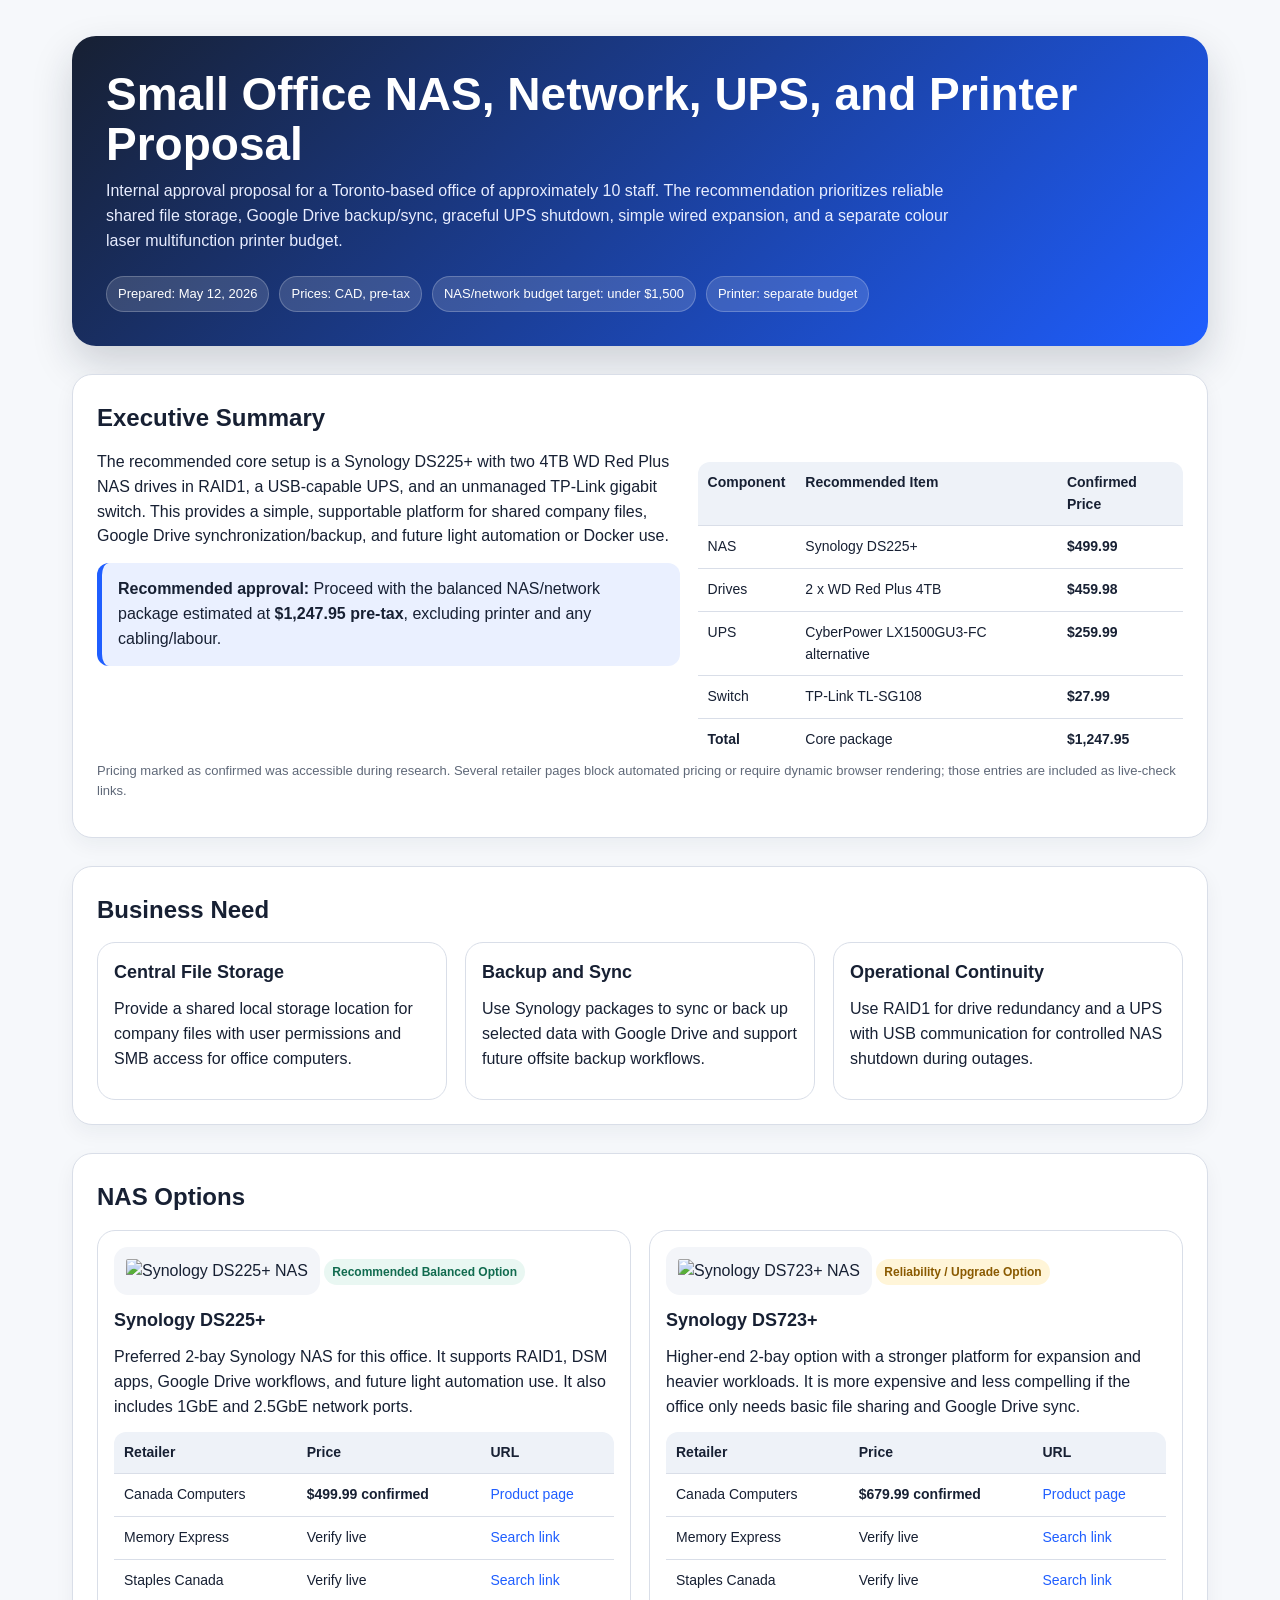
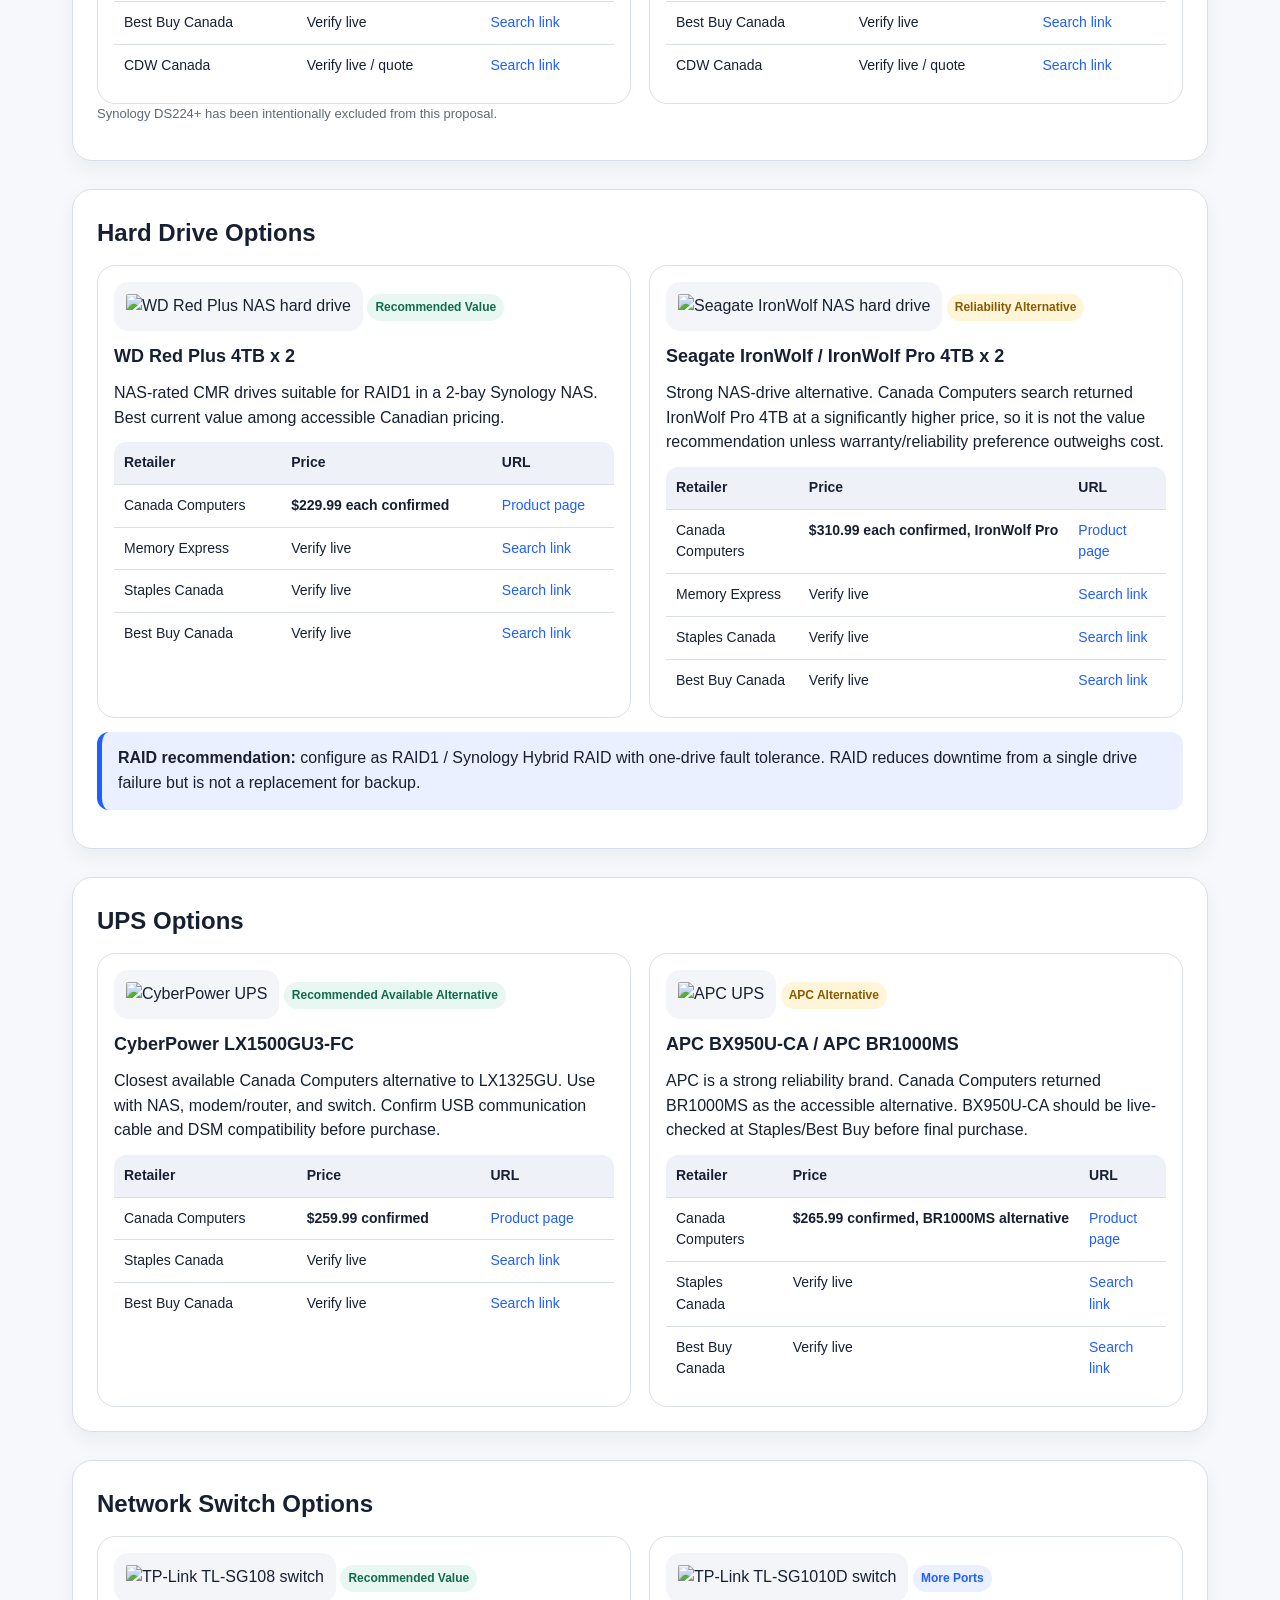
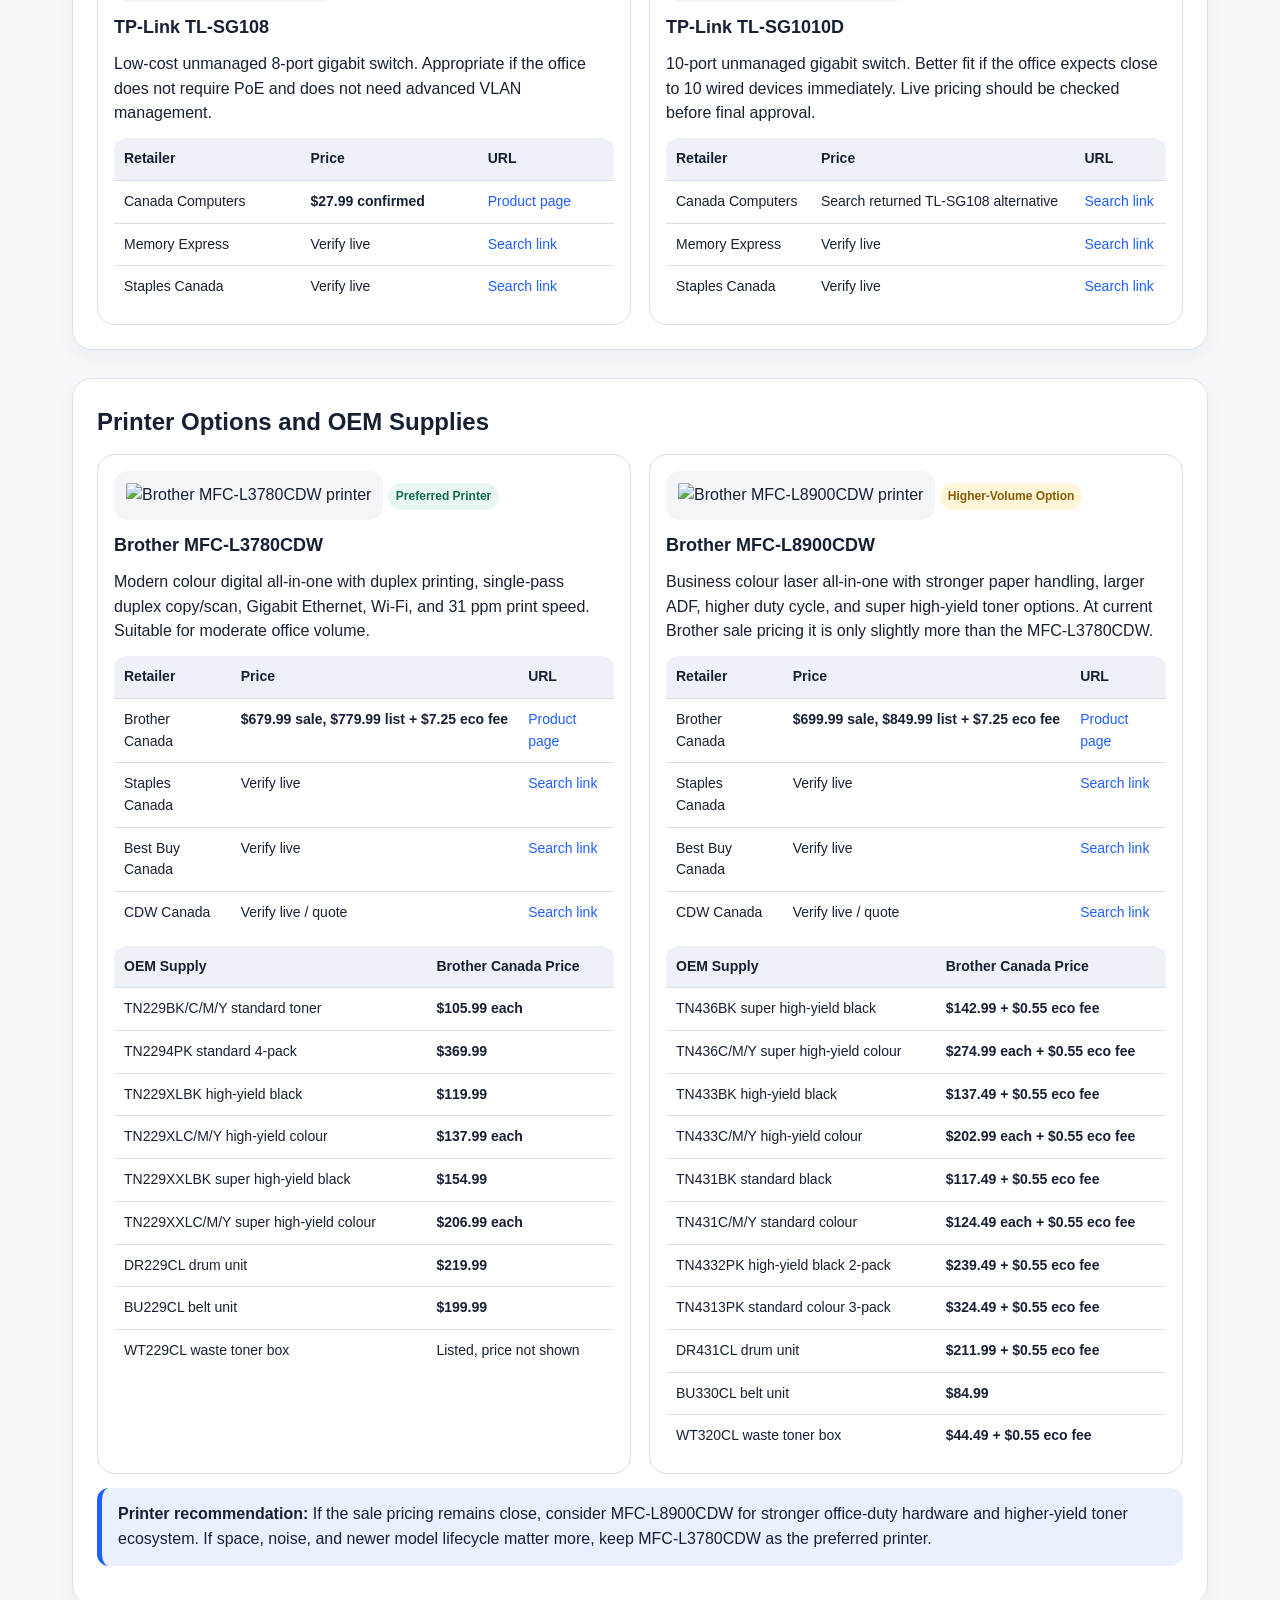
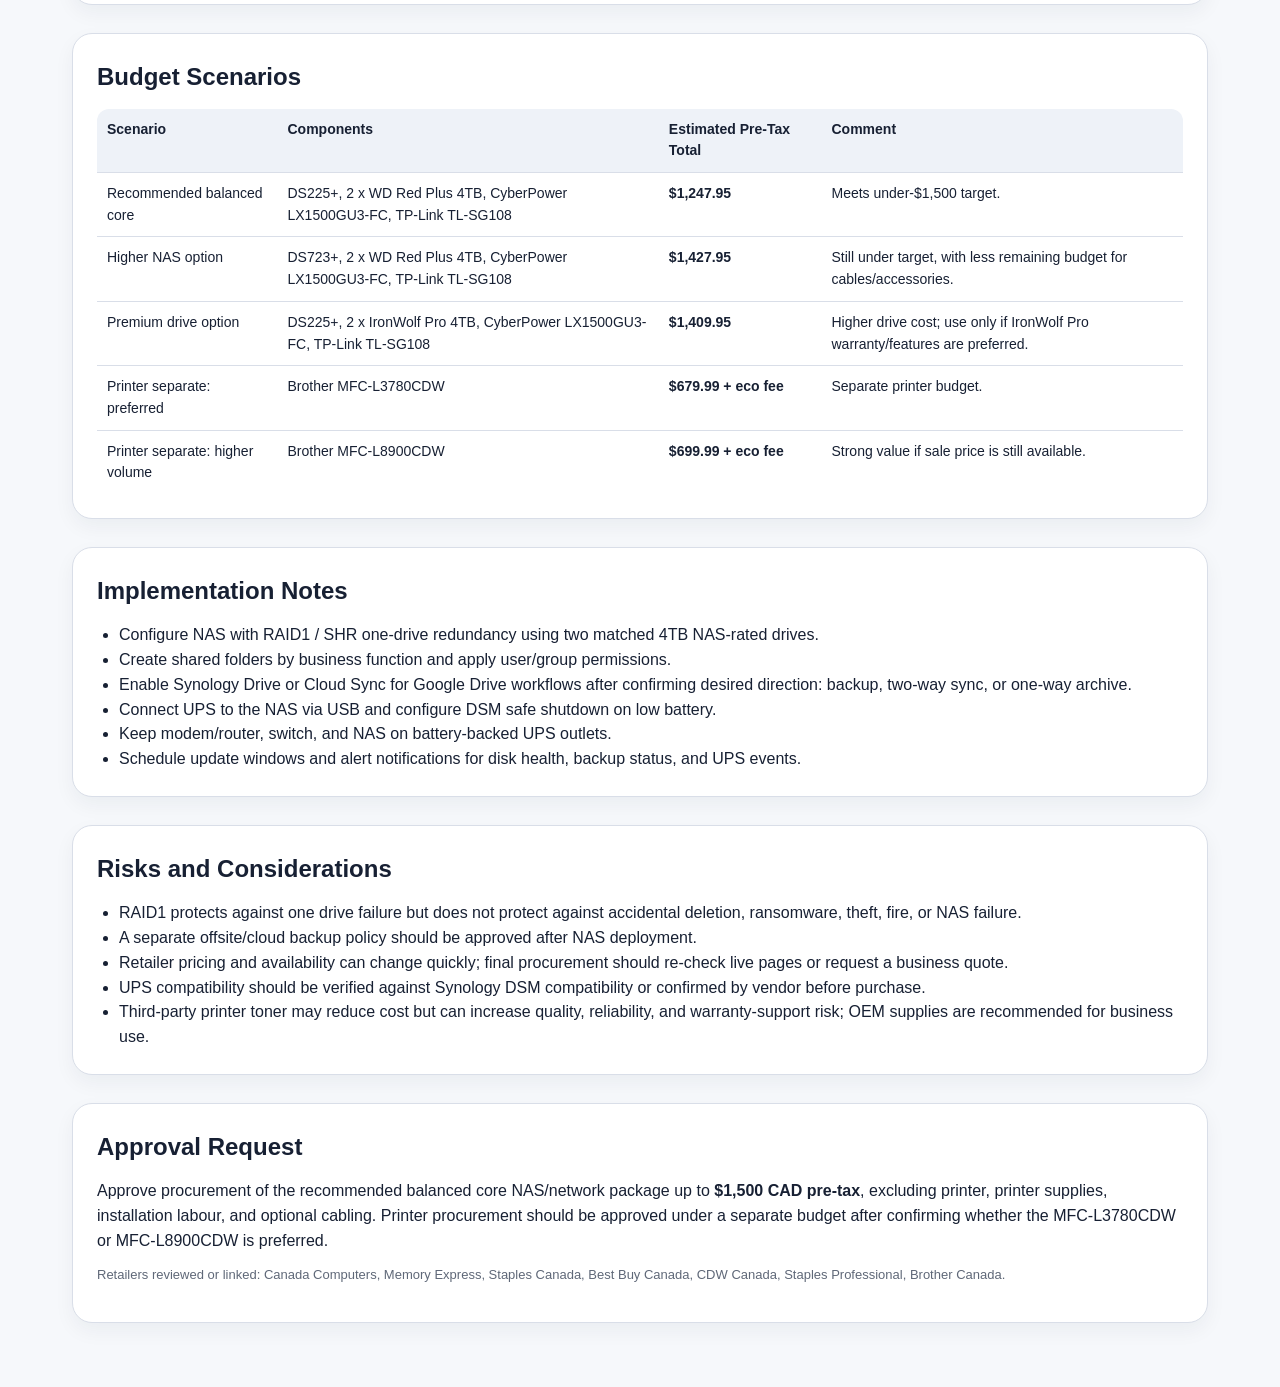
==== index.html @ 76ac4157 "Publish NAS proposal" ====
<!doctype html>
<html lang="en">
<head>
  <meta charset="utf-8">
  <meta http-equiv="refresh" content="0; url=nas_internal_approval_proposal.html">
  <meta name="viewport" content="width=device-width, initial-scale=1">
  <title>NAS Proposal</title>
</head>
<body>
  <p><a href="nas_internal_approval_proposal.html">Open the NAS proposal</a></p>
</body>
</html>
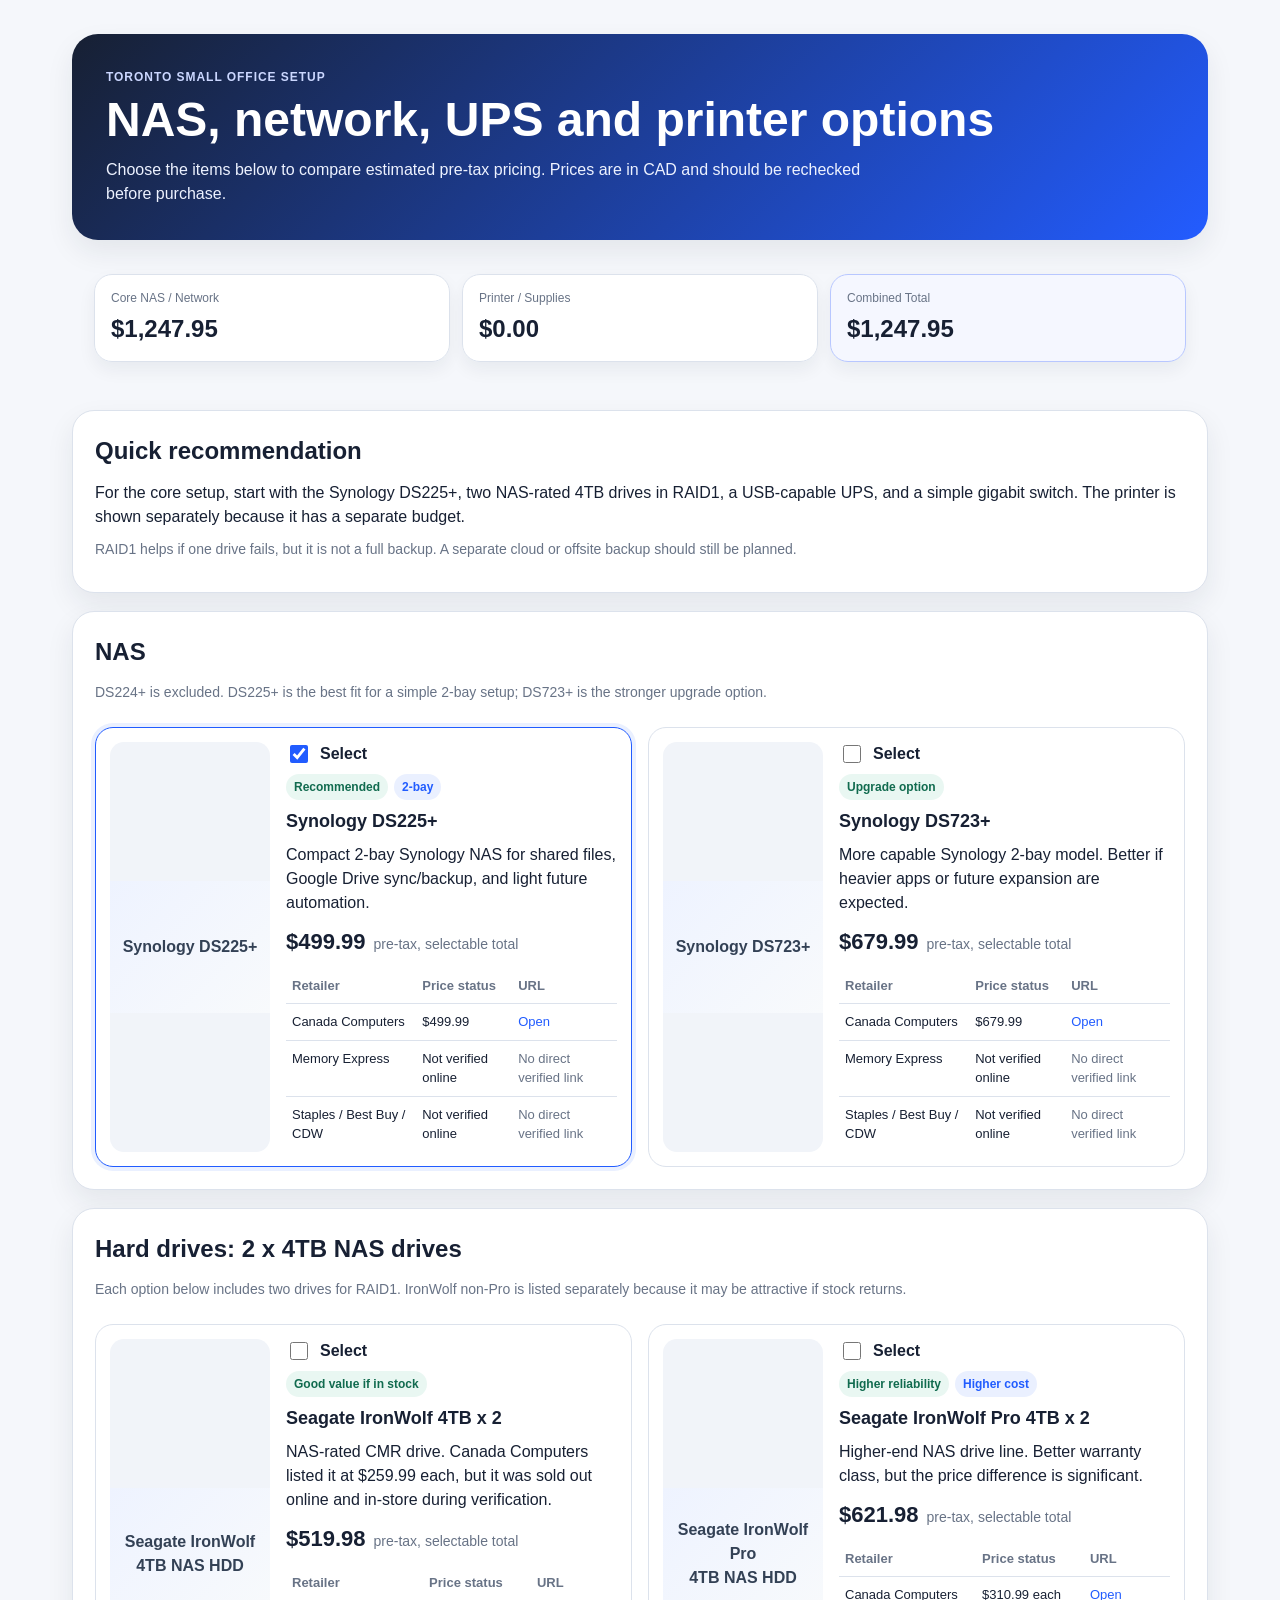
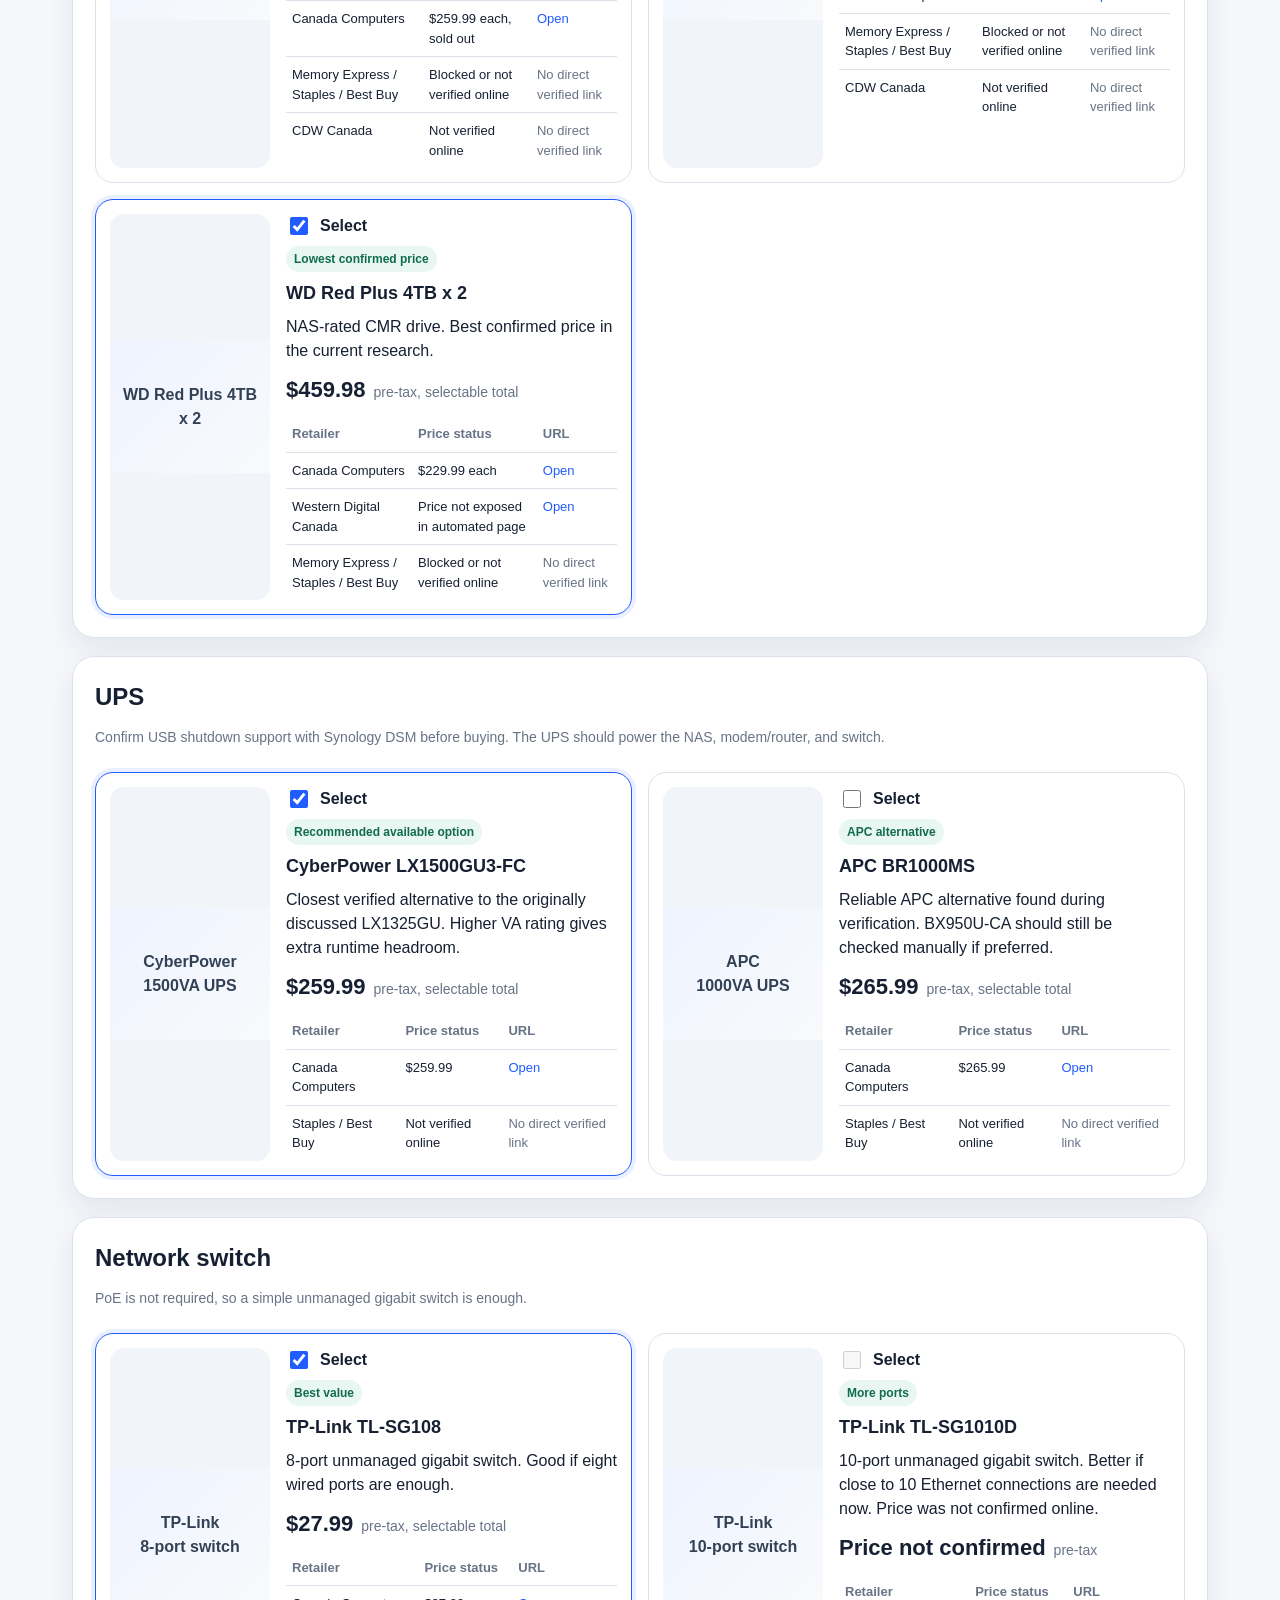
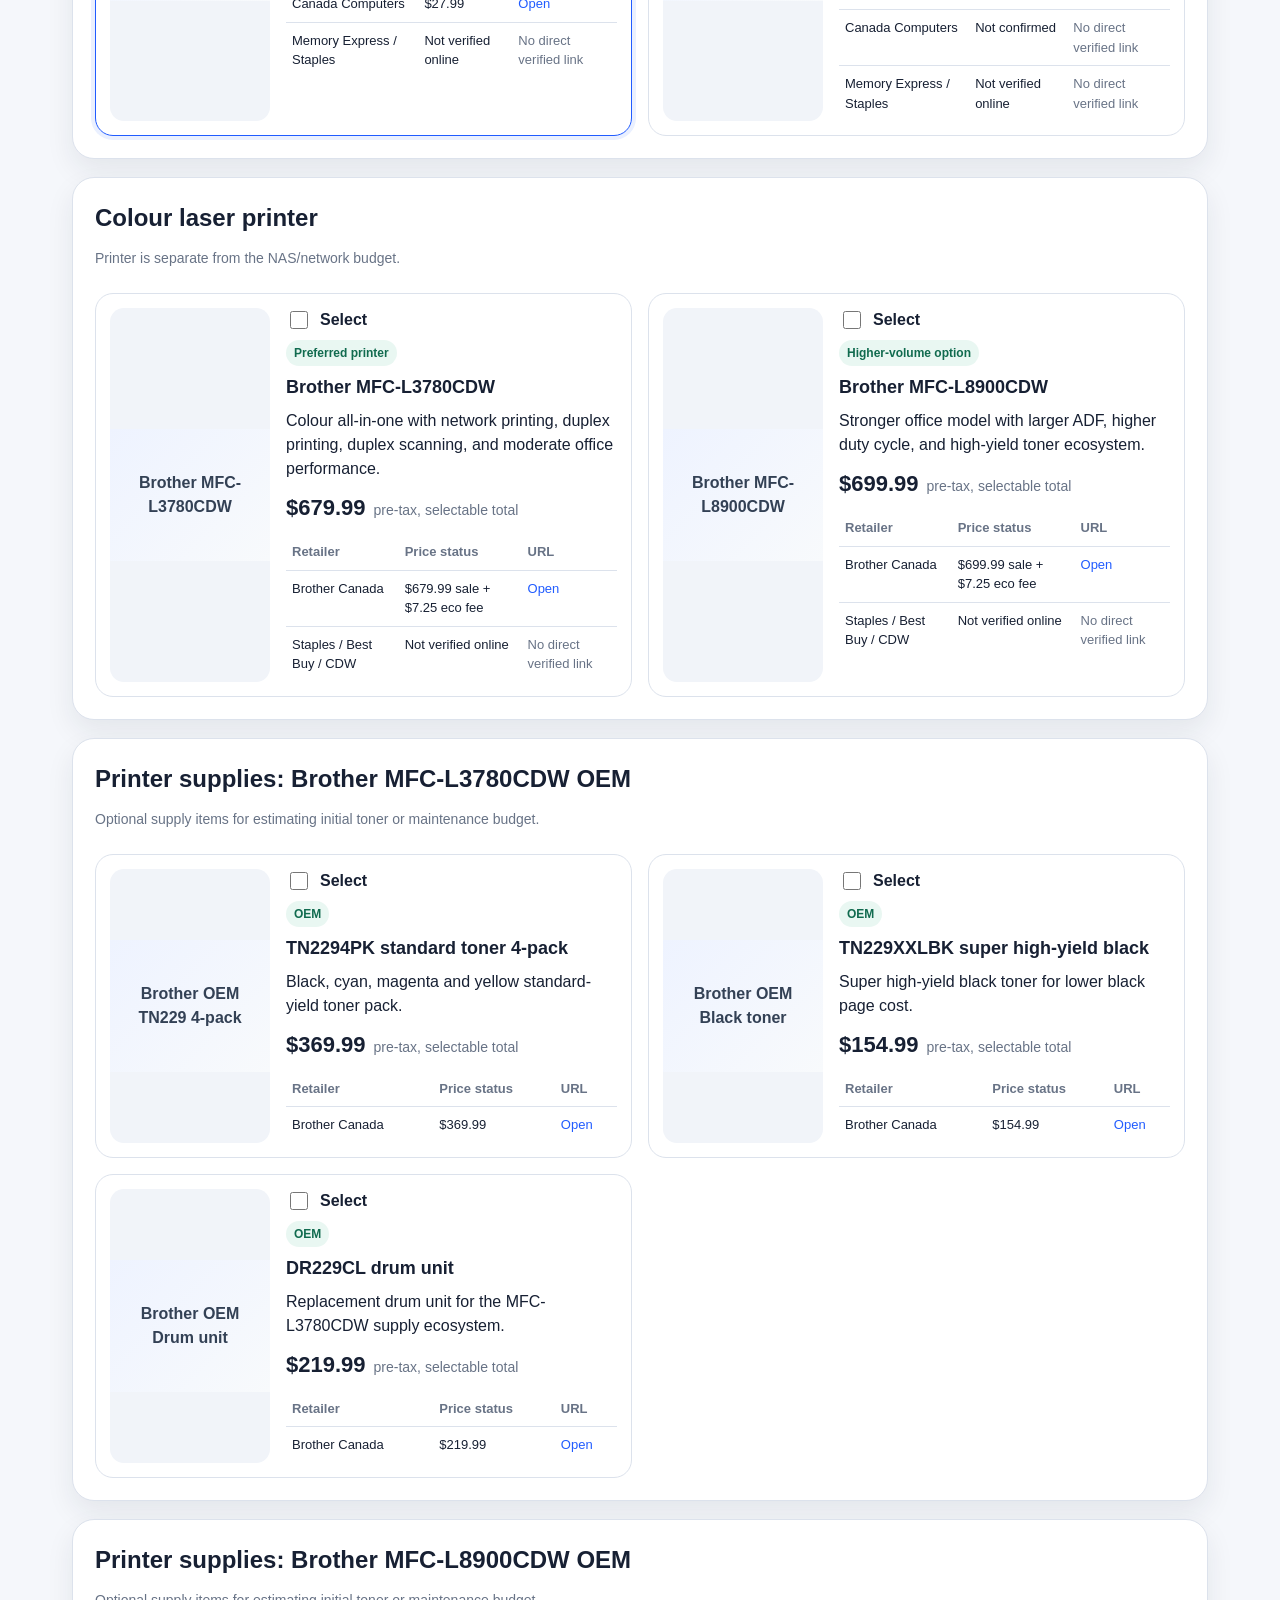
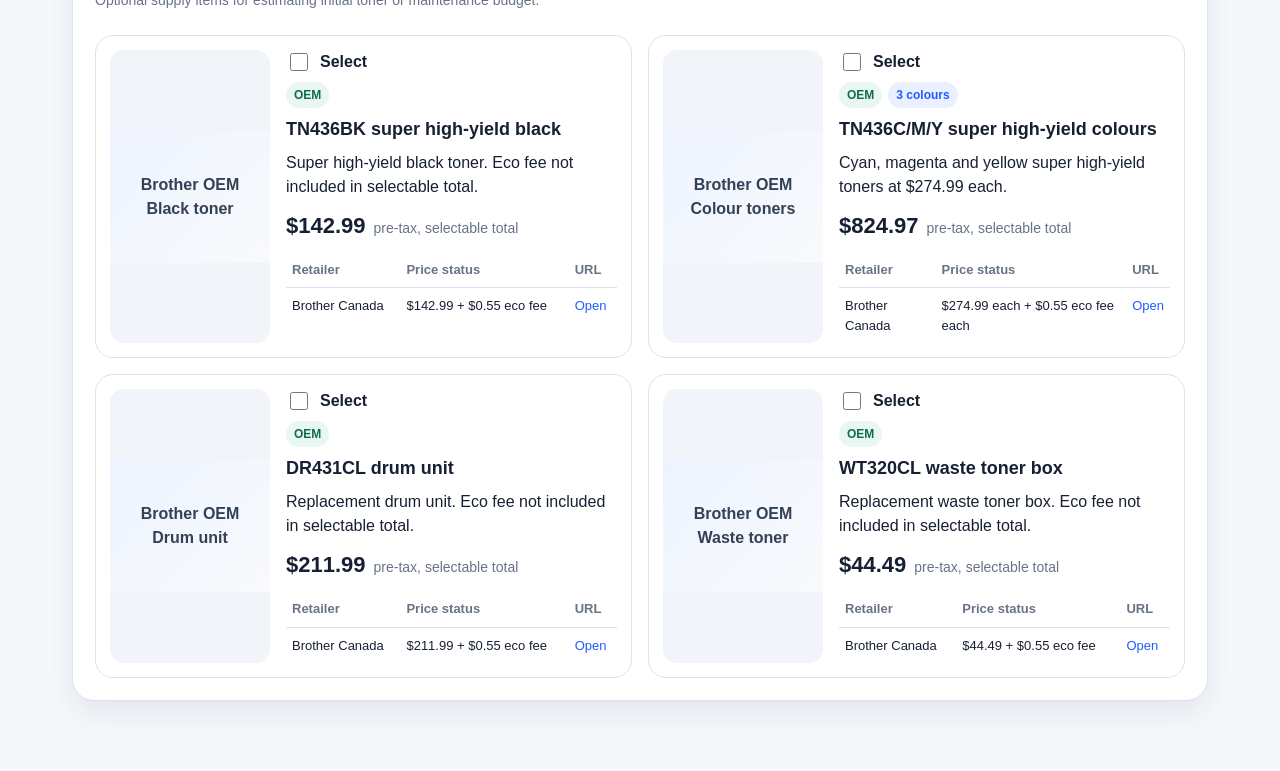
==== commit 4854127f: "Update interactive NAS options page" ====
--- a/index.html
+++ b/index.html
@@ -2,11 +2,44 @@
 <html lang="en">
 <head>
   <meta charset="utf-8">
-  <meta http-equiv="refresh" content="0; url=nas_internal_approval_proposal.html">
   <meta name="viewport" content="width=device-width, initial-scale=1">
-  <title>NAS Proposal</title>
+  <title>Small Office NAS Options</title>
+  <link rel="stylesheet" href="styles.css">
 </head>
 <body>
-  <p><a href="nas_internal_approval_proposal.html">Open the NAS proposal</a></p>
+  <header class="hero">
+    <div>
+      <p class="eyebrow">Toronto small office setup</p>
+      <h1>NAS, network, UPS and printer options</h1>
+      <p class="intro">Choose the items below to compare estimated pre-tax pricing. Prices are in CAD and should be rechecked before purchase.</p>
+    </div>
+  </header>
+
+  <section class="totals" aria-label="Selected totals">
+    <div>
+      <span class="label">Core NAS / Network</span>
+      <strong id="coreTotal">$0.00</strong>
+    </div>
+    <div>
+      <span class="label">Printer / Supplies</span>
+      <strong id="printerTotal">$0.00</strong>
+    </div>
+    <div class="grand">
+      <span class="label">Combined Total</span>
+      <strong id="grandTotal">$0.00</strong>
+    </div>
+  </section>
+
+  <main class="page">
+    <section class="note-card">
+      <h2>Quick recommendation</h2>
+      <p>For the core setup, start with the Synology DS225+, two NAS-rated 4TB drives in RAID1, a USB-capable UPS, and a simple gigabit switch. The printer is shown separately because it has a separate budget.</p>
+      <p class="small">RAID1 helps if one drive fails, but it is not a full backup. A separate cloud or offsite backup should still be planned.</p>
+    </section>
+
+    <div id="sections"></div>
+  </main>
+
+  <script src="script.js"></script>
 </body>
 </html>
--- a/styles.css
+++ b/styles.css
@@ -0,0 +1,238 @@
+:root {
+  --bg: #f5f7fb;
+  --card: #ffffff;
+  --ink: #172033;
+  --muted: #687386;
+  --line: #dce2ec;
+  --accent: #215cff;
+  --accent-soft: #eaf0ff;
+  --ok: #116b4f;
+  --warn: #8a5a00;
+  --shadow: 0 12px 28px rgba(23, 32, 51, 0.08);
+}
+
+* { box-sizing: border-box; }
+
+body {
+  margin: 0;
+  font-family: Arial, Helvetica, sans-serif;
+  color: var(--ink);
+  background: var(--bg);
+  line-height: 1.5;
+}
+
+a { color: var(--accent); text-decoration: none; }
+a:hover { text-decoration: underline; }
+
+.hero {
+  max-width: 1180px;
+  margin: 0 auto;
+  padding: 34px 22px 12px;
+}
+
+.hero > div {
+  background: linear-gradient(135deg, #172033, #235cff);
+  border-radius: 26px;
+  color: #fff;
+  padding: 34px;
+  box-shadow: var(--shadow);
+}
+
+.eyebrow {
+  margin: 0 0 8px;
+  color: #cbd7ff;
+  text-transform: uppercase;
+  letter-spacing: 0.08em;
+  font-size: 12px;
+  font-weight: 700;
+}
+
+h1 {
+  margin: 0 0 12px;
+  font-size: clamp(30px, 4vw, 48px);
+  line-height: 1.08;
+}
+
+.intro { margin: 0; max-width: 760px; color: #edf2ff; }
+
+.totals {
+  position: sticky;
+  top: 0;
+  z-index: 10;
+  max-width: 1136px;
+  margin: 10px auto 0;
+  display: grid;
+  grid-template-columns: repeat(3, 1fr);
+  gap: 12px;
+  padding: 12px 22px;
+}
+
+.totals > div {
+  background: rgba(255, 255, 255, 0.96);
+  border: 1px solid var(--line);
+  border-radius: 18px;
+  padding: 14px 16px;
+  box-shadow: 0 8px 18px rgba(23, 32, 51, 0.06);
+}
+
+.totals .label {
+  display: block;
+  color: var(--muted);
+  font-size: 12px;
+  margin-bottom: 4px;
+}
+
+.totals strong { font-size: 24px; }
+.totals .grand { border-color: #b8c7ff; background: #f5f7ff; }
+
+.page {
+  max-width: 1180px;
+  margin: 0 auto;
+  padding: 18px 22px 70px;
+}
+
+.note-card,
+.category {
+  background: var(--card);
+  border: 1px solid var(--line);
+  border-radius: 22px;
+  padding: 22px;
+  margin-top: 18px;
+  box-shadow: var(--shadow);
+}
+
+h2 { margin: 0 0 12px; font-size: 24px; }
+h3 { margin: 0 0 8px; font-size: 18px; }
+p { margin: 0 0 10px; }
+.small { color: var(--muted); font-size: 14px; }
+
+.category-header {
+  display: flex;
+  justify-content: space-between;
+  gap: 16px;
+  align-items: end;
+  margin-bottom: 14px;
+}
+
+.cards {
+  display: grid;
+  grid-template-columns: repeat(2, minmax(0, 1fr));
+  gap: 16px;
+}
+
+.option-card {
+  display: grid;
+  grid-template-columns: 160px 1fr;
+  gap: 16px;
+  border: 1px solid var(--line);
+  border-radius: 18px;
+  padding: 14px;
+  background: #fff;
+}
+
+.option-card.selected {
+  border-color: var(--accent);
+  box-shadow: 0 0 0 4px var(--accent-soft);
+}
+
+.image-box {
+  min-height: 132px;
+  border-radius: 14px;
+  background: #f1f4f9;
+  display: grid;
+  place-items: center;
+  overflow: hidden;
+}
+
+.image-box img {
+  width: 100%;
+  height: 132px;
+  object-fit: contain;
+  padding: 10px;
+}
+
+.placeholder {
+  width: 100%;
+  height: 132px;
+  display: grid;
+  place-items: center;
+  background: linear-gradient(135deg, #eef3ff, #f8fafc);
+  color: #334155;
+  text-align: center;
+  padding: 12px;
+  font-weight: 700;
+}
+
+.choose {
+  display: flex;
+  align-items: center;
+  gap: 9px;
+  margin-bottom: 8px;
+  font-weight: 700;
+}
+
+input[type="checkbox"] {
+  width: 18px;
+  height: 18px;
+  accent-color: var(--accent);
+}
+
+.badge {
+  display: inline-block;
+  border-radius: 999px;
+  padding: 4px 8px;
+  margin: 0 6px 8px 0;
+  font-size: 12px;
+  font-weight: 700;
+  color: var(--accent);
+  background: var(--accent-soft);
+}
+
+.badge.ok { color: var(--ok); background: #e9f7f2; }
+.badge.warn { color: var(--warn); background: #fff5d8; }
+
+.price-line {
+  display: flex;
+  flex-wrap: wrap;
+  gap: 8px;
+  align-items: baseline;
+  margin: 8px 0;
+}
+
+.price {
+  font-size: 22px;
+  font-weight: 800;
+}
+
+.retailers {
+  width: 100%;
+  border-collapse: collapse;
+  margin-top: 10px;
+  font-size: 13px;
+}
+
+.retailers th,
+.retailers td {
+  text-align: left;
+  border-bottom: 1px solid var(--line);
+  padding: 8px 6px;
+  vertical-align: top;
+}
+
+.retailers th { color: var(--muted); font-weight: 700; }
+.retailers tr:last-child td { border-bottom: 0; }
+
+.unverified { color: var(--muted); }
+
+@media (max-width: 900px) {
+  .totals { grid-template-columns: 1fr; position: static; }
+  .cards { grid-template-columns: 1fr; }
+  .option-card { grid-template-columns: 1fr; }
+  .image-box img, .placeholder { height: 170px; }
+}
+
+@media (max-width: 560px) {
+  .hero > div, .note-card, .category { padding: 18px; }
+  .category-header { display: block; }
+  .totals strong { font-size: 21px; }
+}
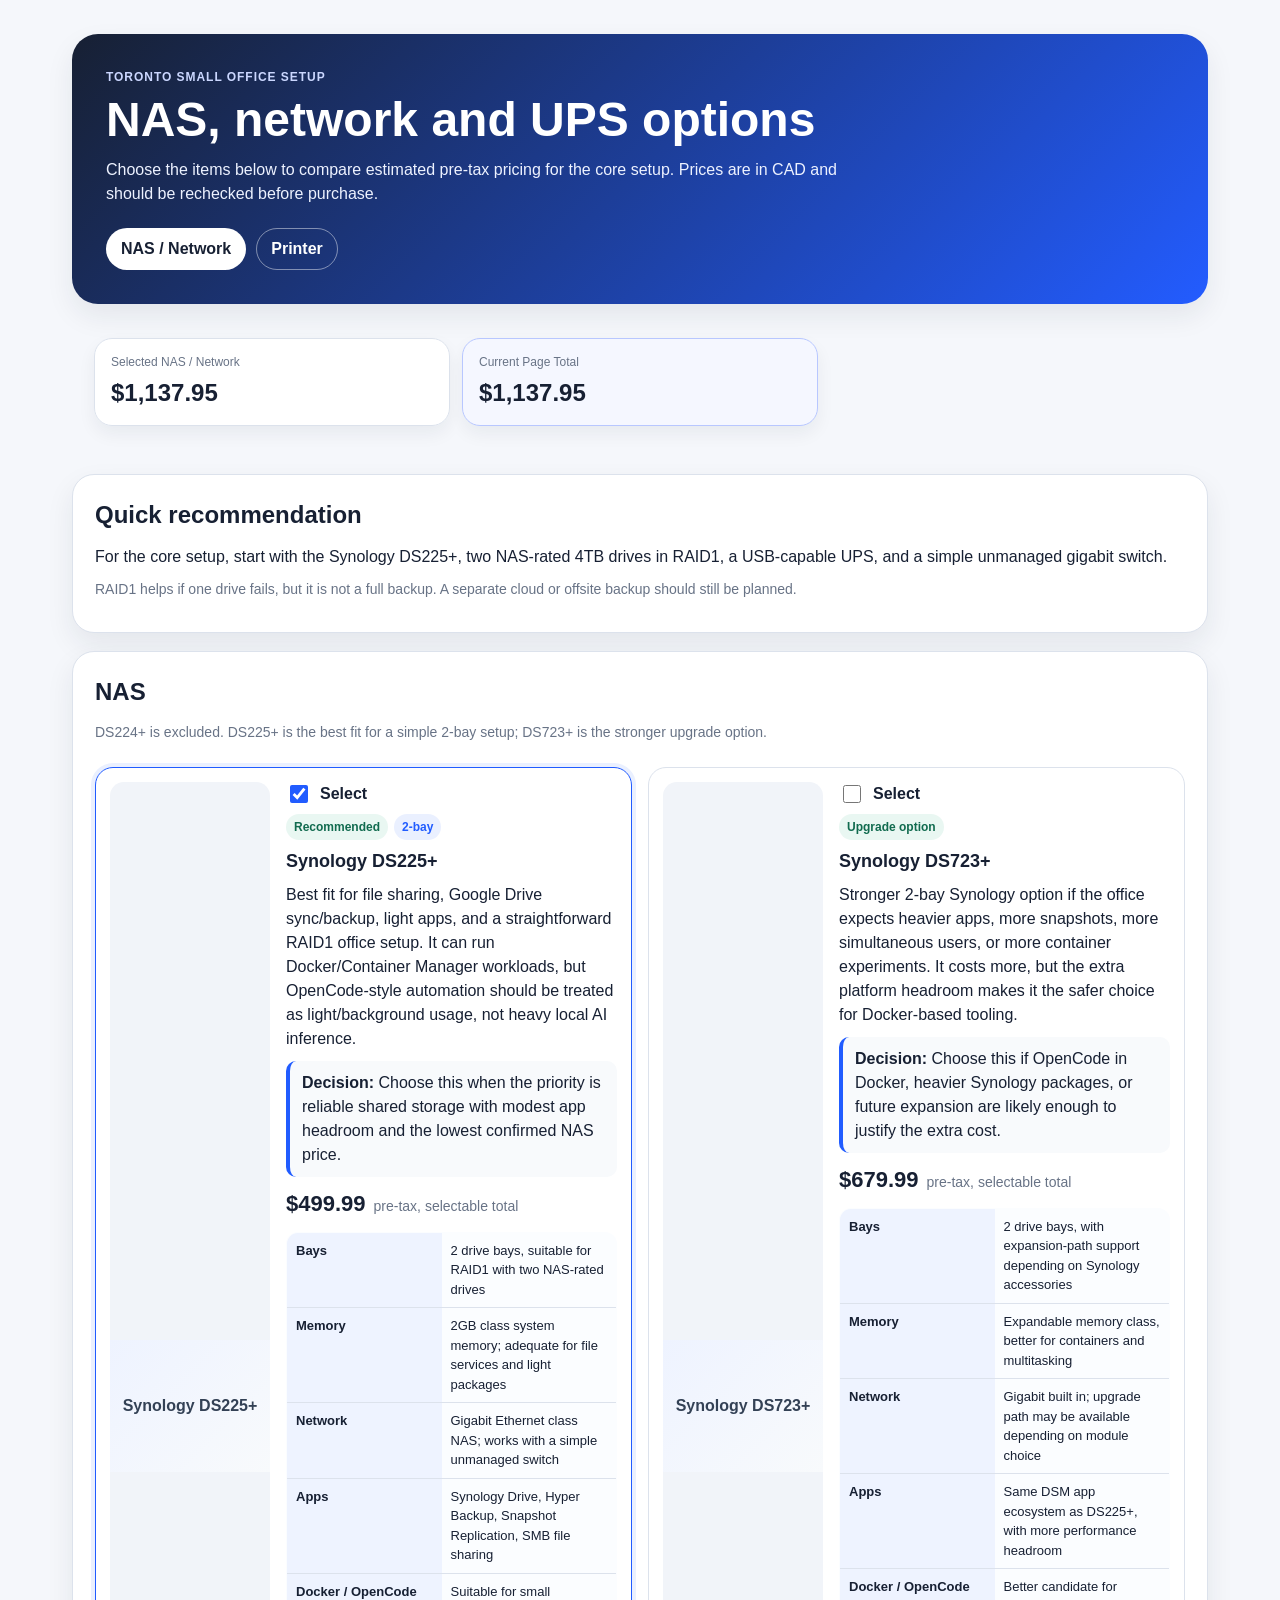
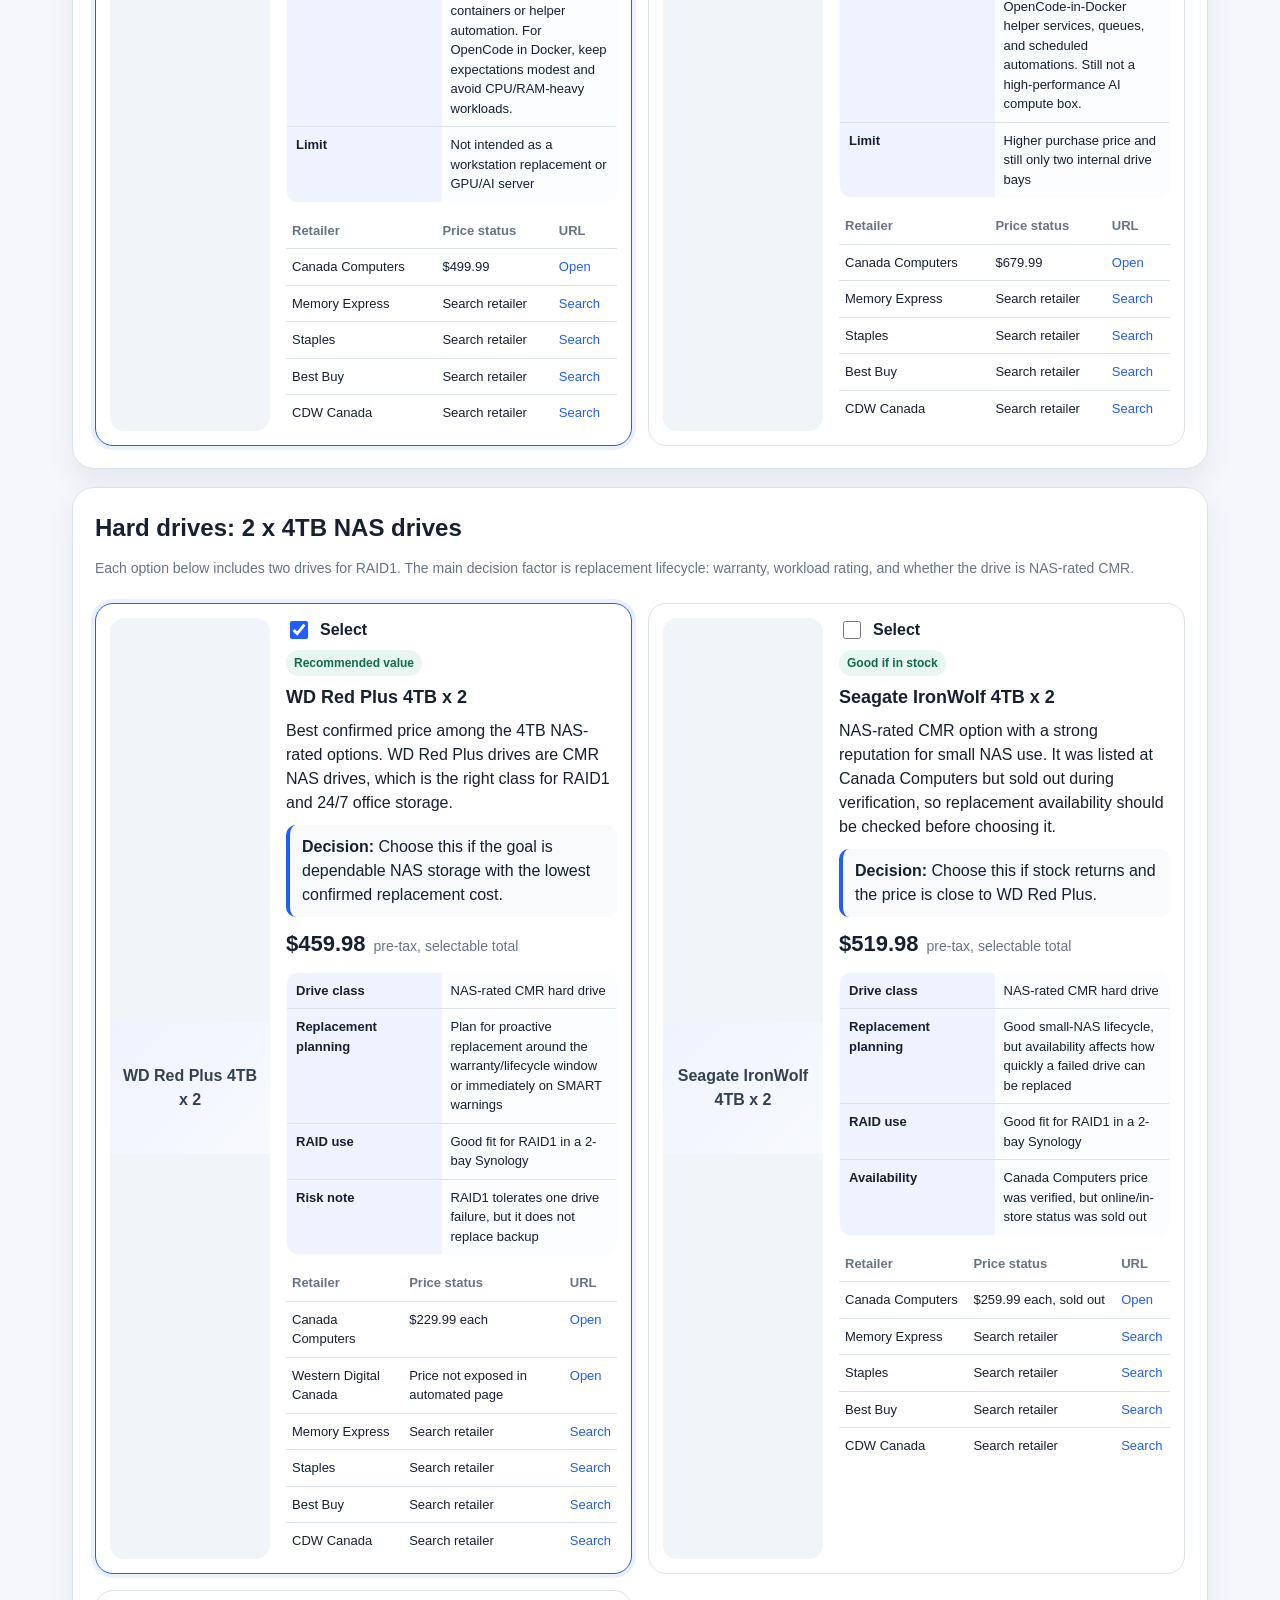
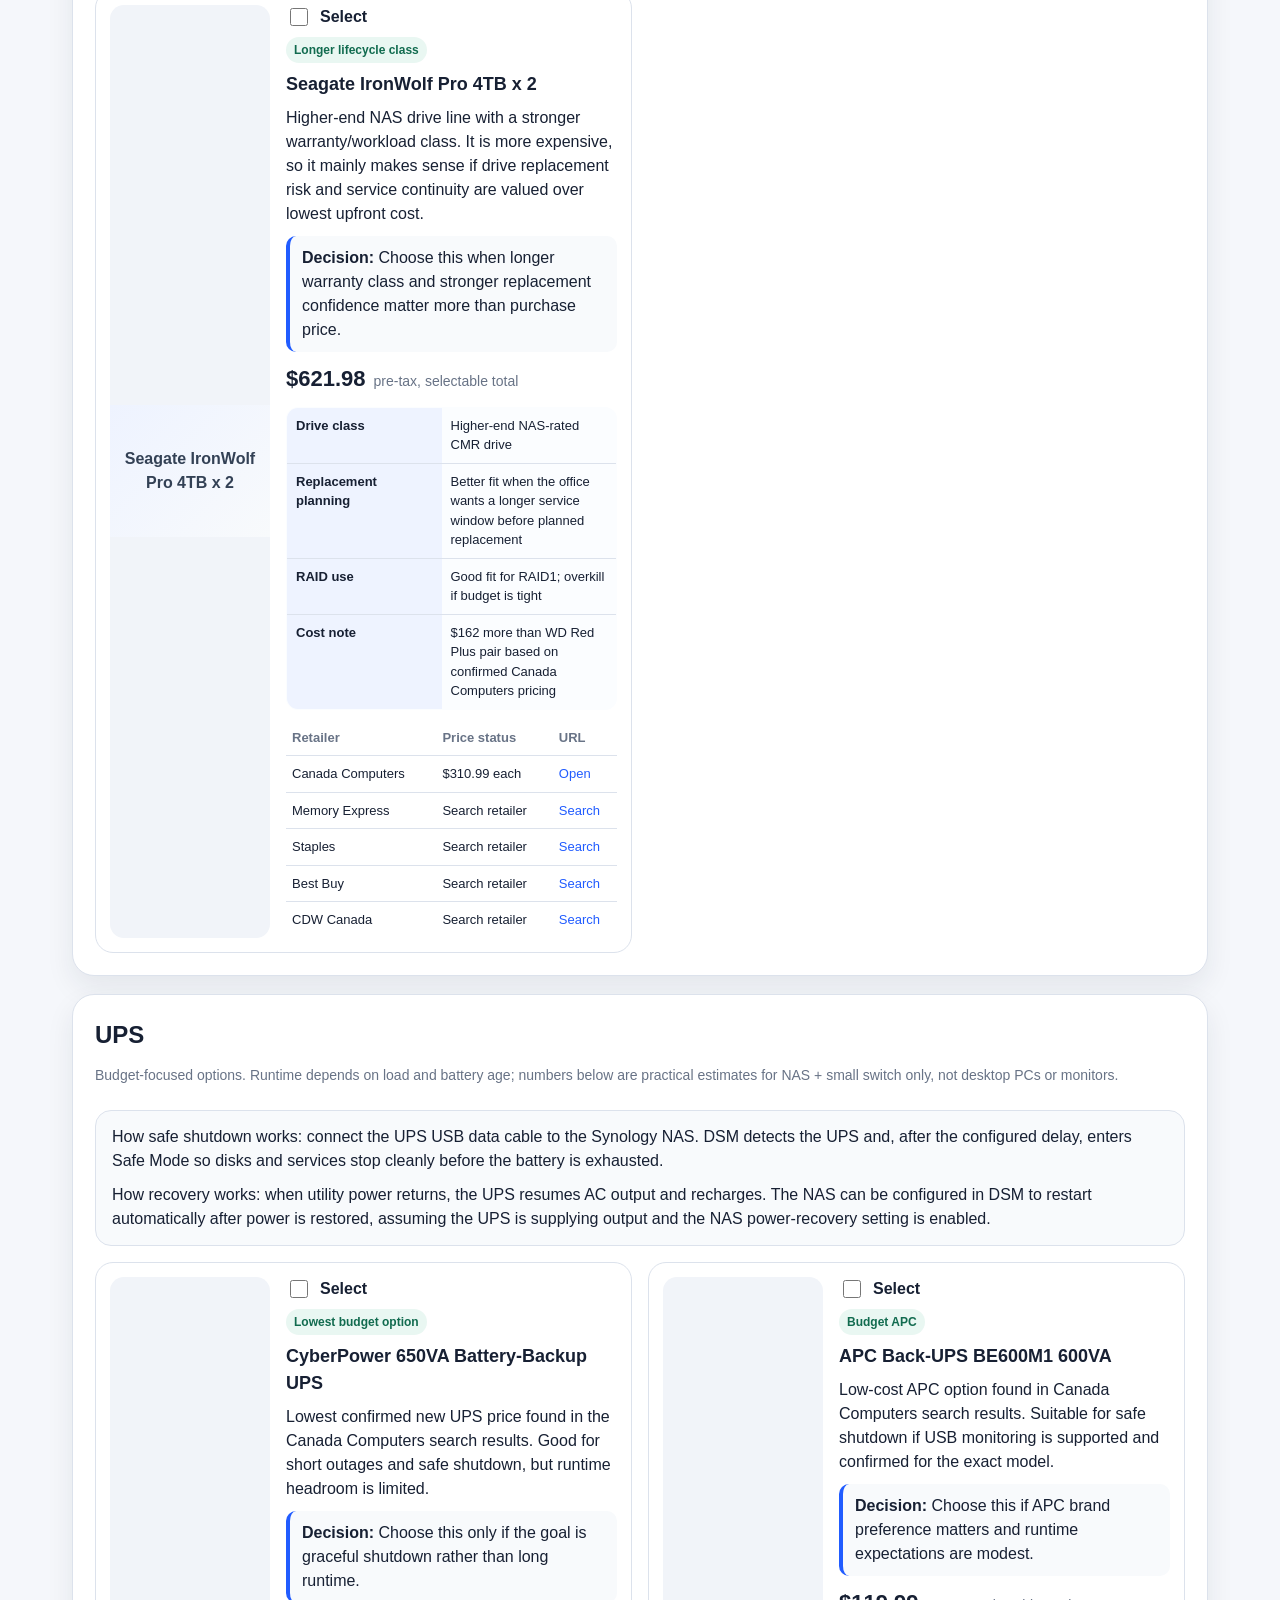
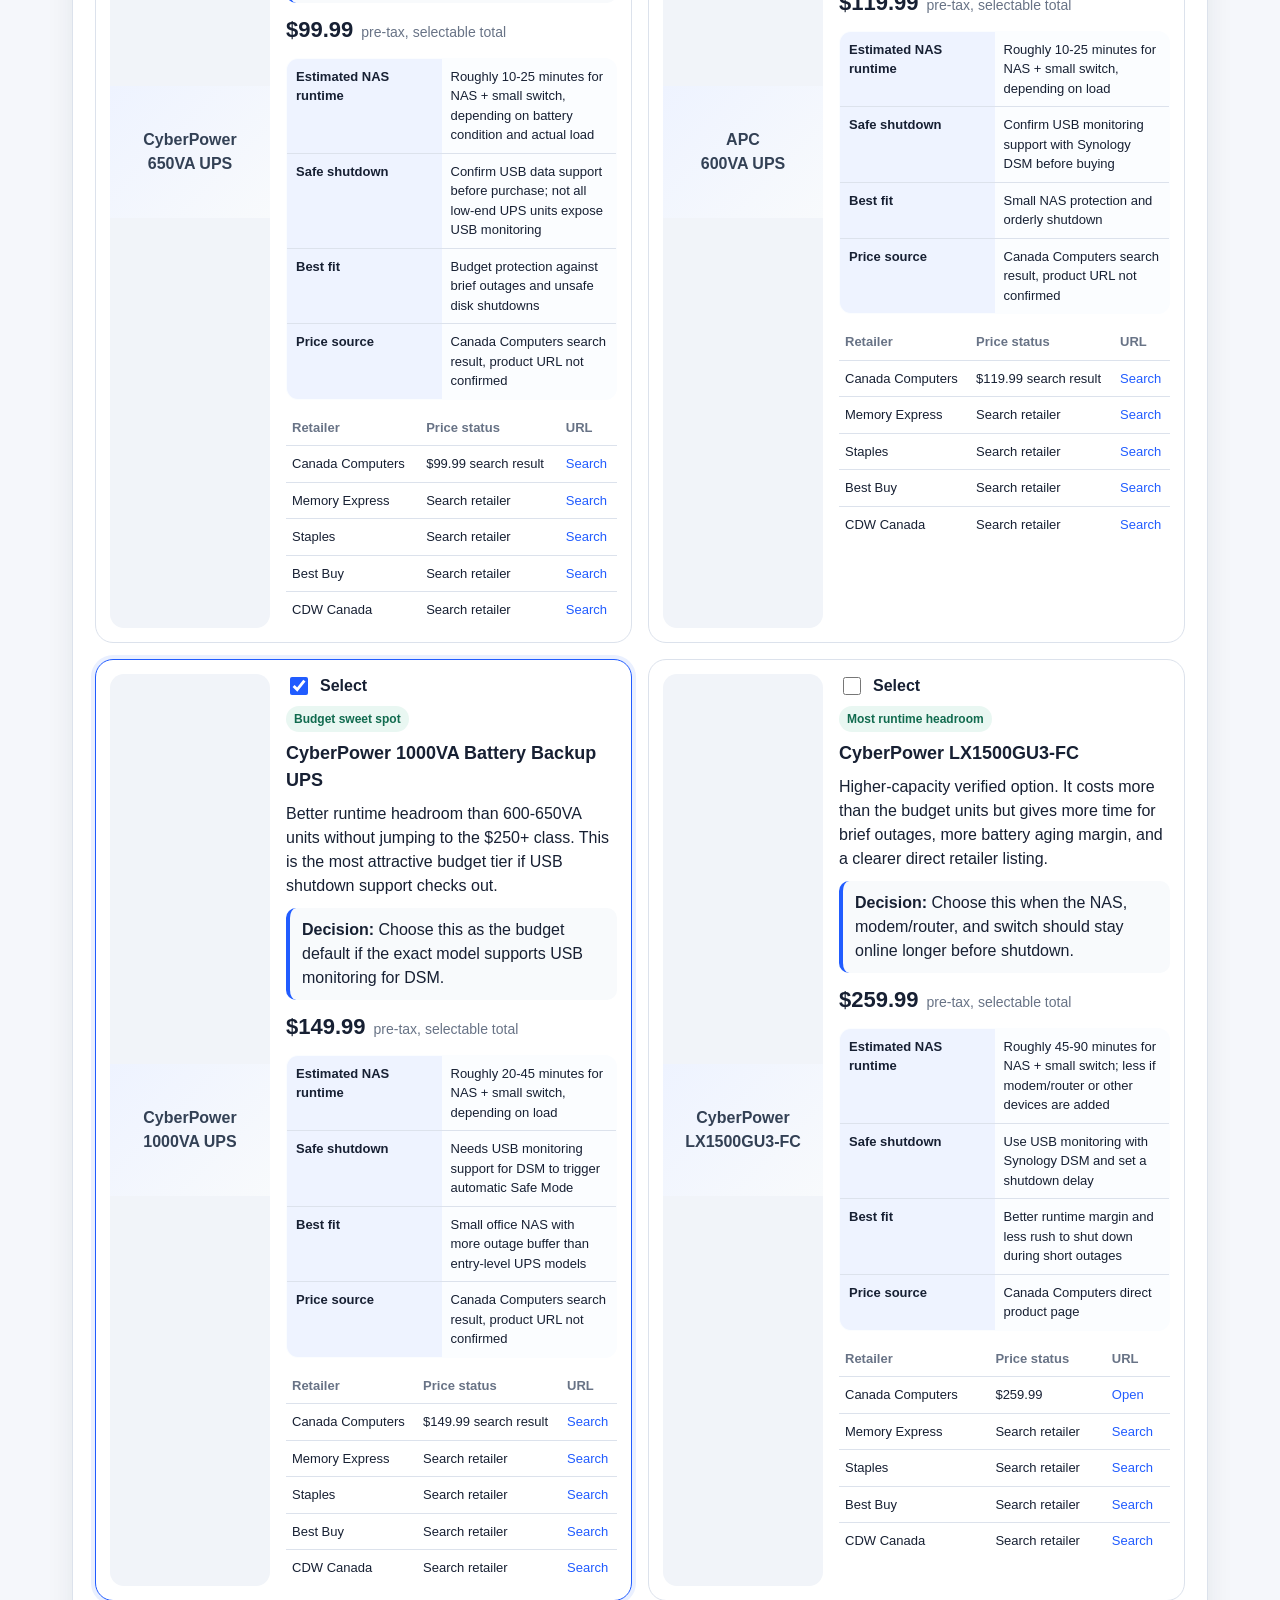
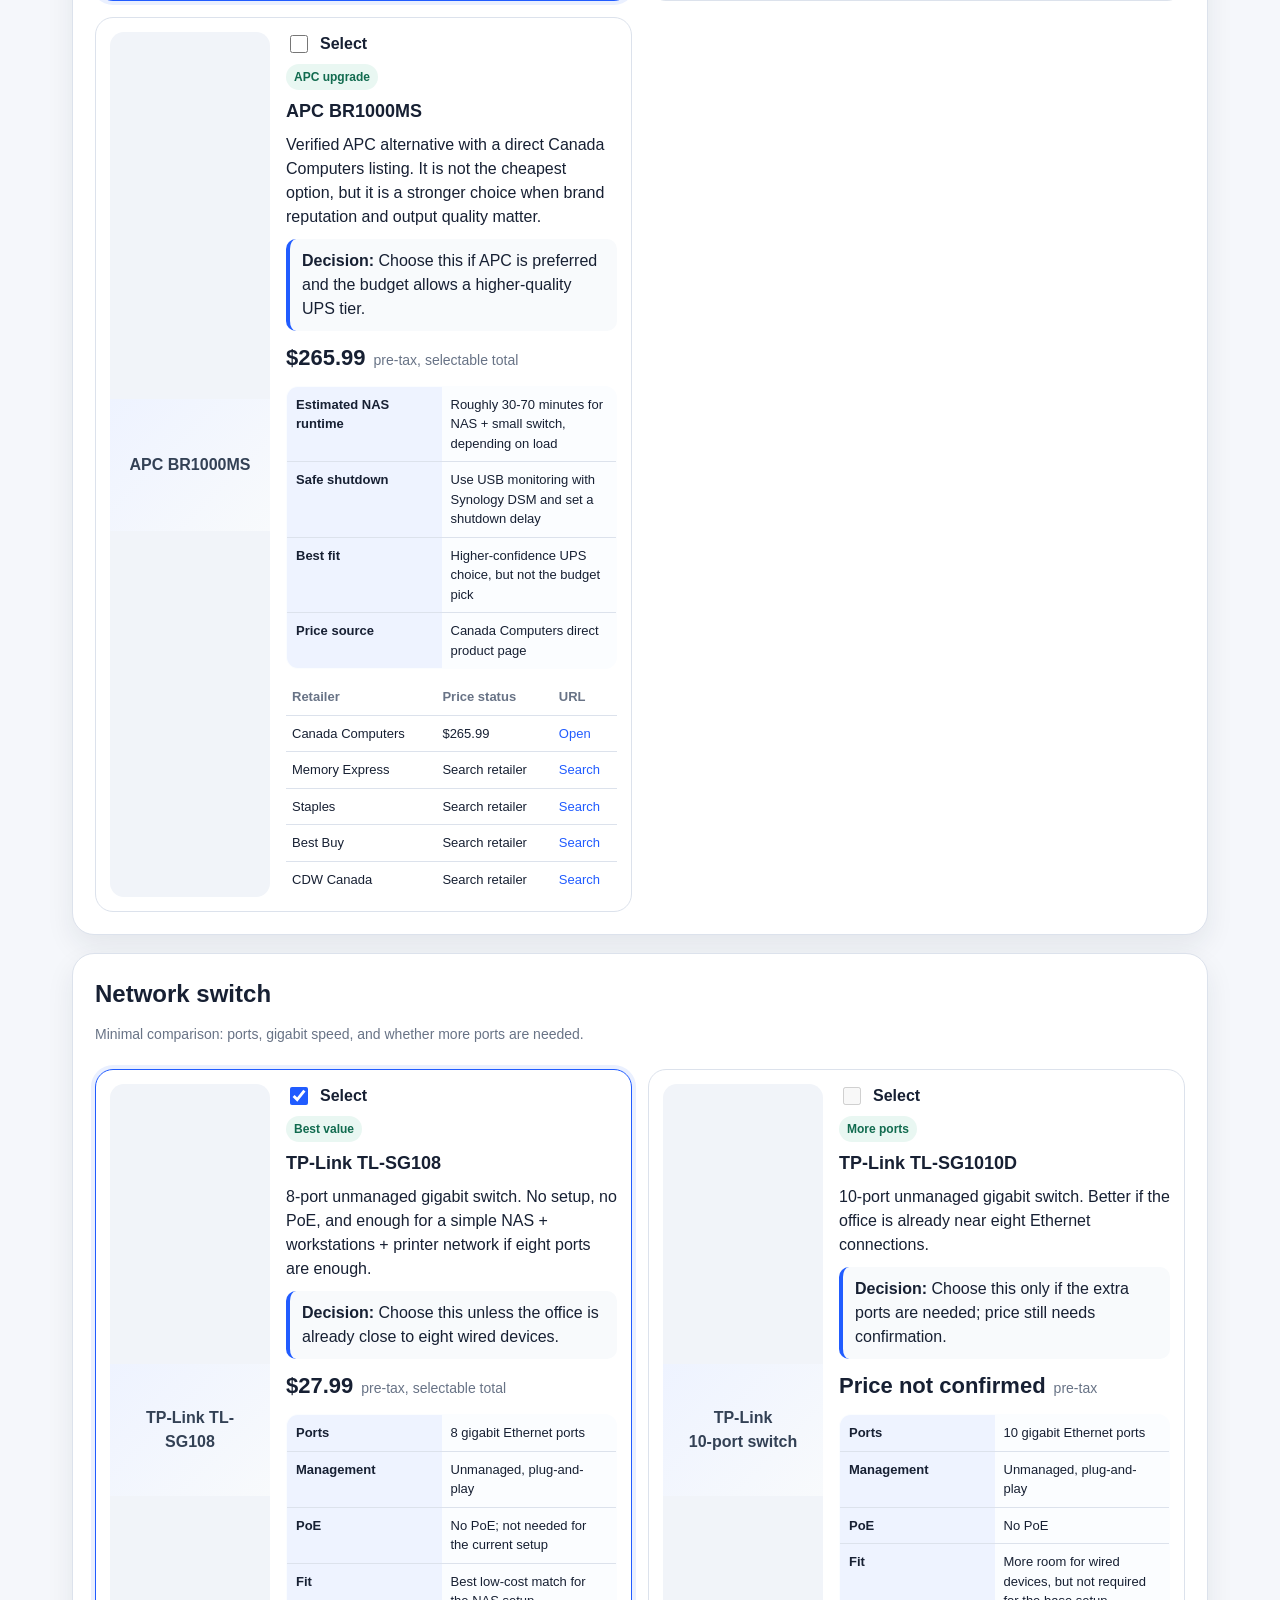
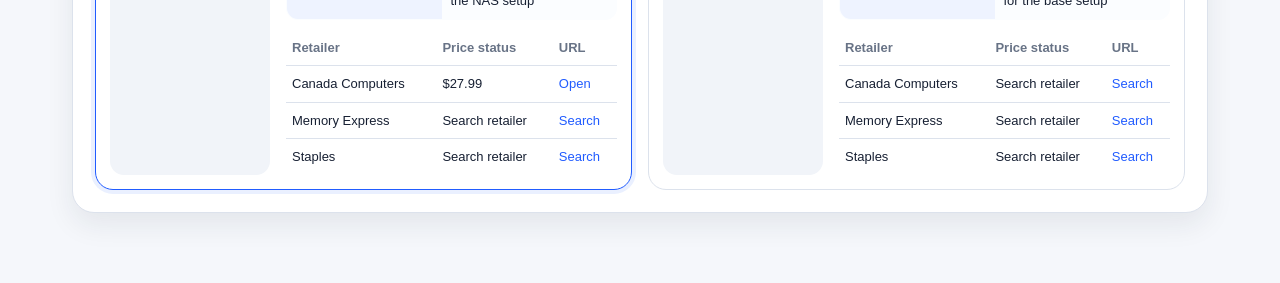
==== commit 59bfb482: "Split printer page and expand specs" ====
--- a/index.html
+++ b/index.html
@@ -6,26 +6,30 @@
   <title>Small Office NAS Options</title>
   <link rel="stylesheet" href="styles.css">
 </head>
-<body>
+<body data-page="nas">
   <header class="hero">
     <div>
       <p class="eyebrow">Toronto small office setup</p>
-      <h1>NAS, network, UPS and printer options</h1>
-      <p class="intro">Choose the items below to compare estimated pre-tax pricing. Prices are in CAD and should be rechecked before purchase.</p>
+      <h1>NAS, network and UPS options</h1>
+      <p class="intro">Choose the items below to compare estimated pre-tax pricing for the core setup. Prices are in CAD and should be rechecked before purchase.</p>
+      <nav class="top-nav" aria-label="Site sections">
+        <a class="active" href="index.html">NAS / Network</a>
+        <a href="printer.html">Printer</a>
+      </nav>
     </div>
   </header>
 
   <section class="totals" aria-label="Selected totals">
     <div>
-      <span class="label">Core NAS / Network</span>
+      <span class="label">Selected NAS / Network</span>
       <strong id="coreTotal">$0.00</strong>
     </div>
-    <div>
-      <span class="label">Printer / Supplies</span>
+    <div class="hide-on-nas">
+      <span class="label">Printer</span>
       <strong id="printerTotal">$0.00</strong>
     </div>
     <div class="grand">
-      <span class="label">Combined Total</span>
+      <span class="label">Current Page Total</span>
       <strong id="grandTotal">$0.00</strong>
     </div>
   </section>
@@ -33,7 +37,7 @@
   <main class="page">
     <section class="note-card">
       <h2>Quick recommendation</h2>
-      <p>For the core setup, start with the Synology DS225+, two NAS-rated 4TB drives in RAID1, a USB-capable UPS, and a simple gigabit switch. The printer is shown separately because it has a separate budget.</p>
+      <p>For the core setup, start with the Synology DS225+, two NAS-rated 4TB drives in RAID1, a USB-capable UPS, and a simple unmanaged gigabit switch.</p>
       <p class="small">RAID1 helps if one drive fails, but it is not a full backup. A separate cloud or offsite backup should still be planned.</p>
     </section>
 
--- a/styles.css
+++ b/styles.css
@@ -38,6 +38,30 @@
   box-shadow: var(--shadow);
 }
 
+.printer-hero > div { background: linear-gradient(135deg, #172033, #116b4f); }
+
+.top-nav {
+  display: flex;
+  flex-wrap: wrap;
+  gap: 10px;
+  margin-top: 22px;
+}
+
+.top-nav a {
+  color: #fff;
+  border: 1px solid rgba(255, 255, 255, 0.45);
+  border-radius: 999px;
+  padding: 8px 14px;
+  font-weight: 700;
+}
+
+.top-nav a.active,
+.top-nav a:hover {
+  background: #fff;
+  color: var(--ink);
+  text-decoration: none;
+}
+
 .eyebrow {
   margin: 0 0 8px;
   color: #cbd7ff;
@@ -67,6 +91,9 @@
   padding: 12px 22px;
 }
 
+body[data-page="printer"] .totals { grid-template-columns: repeat(2, 1fr); }
+body[data-page="nas"] .hide-on-nas { display: none; }
+
 .totals > div {
   background: rgba(255, 255, 255, 0.96);
   border: 1px solid var(--line);
@@ -130,6 +157,8 @@
   background: #fff;
 }
 
+.option-card p { max-width: 760px; }
+
 .option-card.selected {
   border-color: var(--accent);
   box-shadow: 0 0 0 4px var(--accent-soft);
@@ -204,6 +233,51 @@
   font-weight: 800;
 }
 
+.decision {
+  background: #f8fafc;
+  border-left: 4px solid var(--accent);
+  border-radius: 10px;
+  padding: 10px 12px;
+}
+
+.explainer {
+  background: #f8fafc;
+  border: 1px solid var(--line);
+  border-radius: 16px;
+  margin: 0 0 16px;
+  padding: 14px 16px;
+}
+
+.explainer p:last-child { margin-bottom: 0; }
+
+.specs {
+  width: 100%;
+  border-collapse: collapse;
+  margin-top: 12px;
+  font-size: 13px;
+  background: #fbfdff;
+  border: 1px solid var(--line);
+  border-radius: 12px;
+  overflow: hidden;
+}
+
+.specs th,
+.specs td {
+  text-align: left;
+  border-bottom: 1px solid var(--line);
+  padding: 8px 9px;
+  vertical-align: top;
+}
+
+.specs th {
+  width: 155px;
+  color: var(--ink);
+  background: #eef3ff;
+}
+
+.specs tr:last-child th,
+.specs tr:last-child td { border-bottom: 0; }
+
 .retailers {
   width: 100%;
   border-collapse: collapse;
@@ -225,10 +299,11 @@
 .unverified { color: var(--muted); }
 
 @media (max-width: 900px) {
-  .totals { grid-template-columns: 1fr; position: static; }
+  .totals, body[data-page="printer"] .totals { grid-template-columns: 1fr; position: static; }
   .cards { grid-template-columns: 1fr; }
   .option-card { grid-template-columns: 1fr; }
   .image-box img, .placeholder { height: 170px; }
+  .specs th { width: 120px; }
 }
 
 @media (max-width: 560px) {
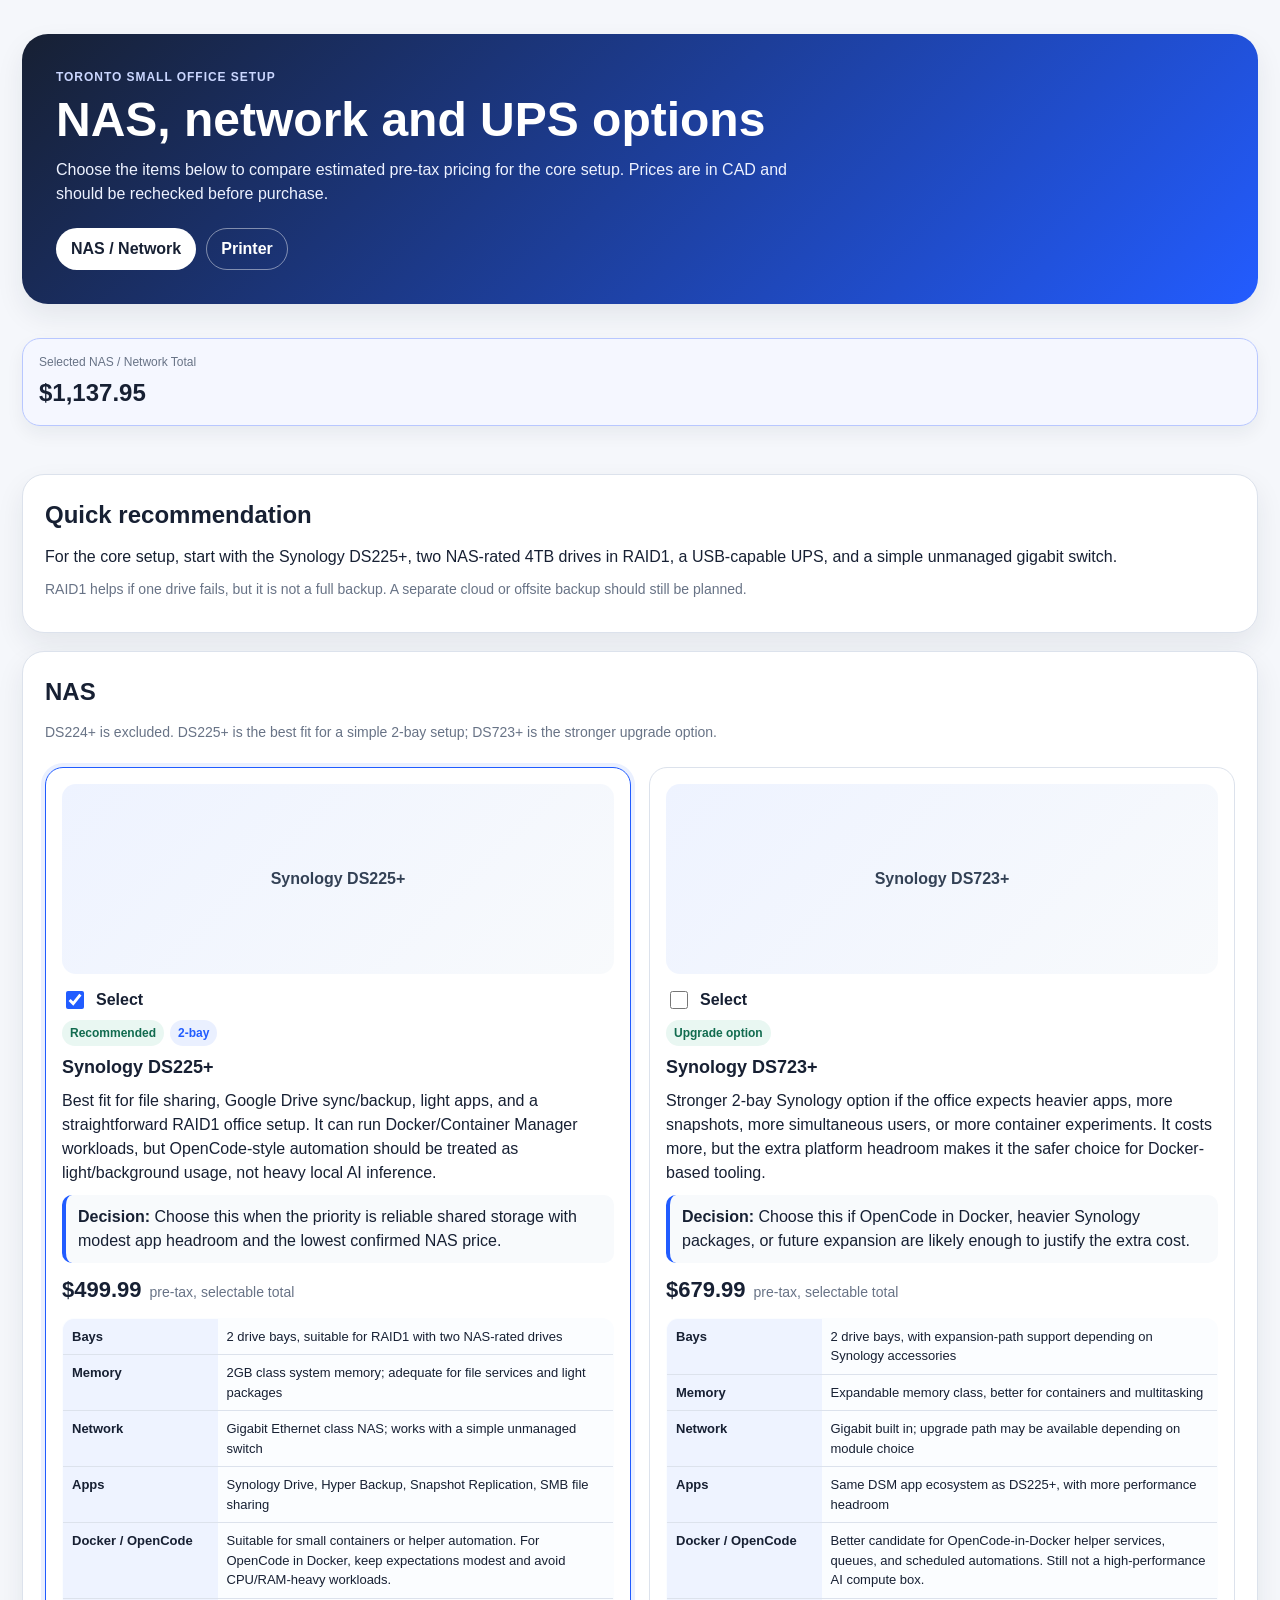
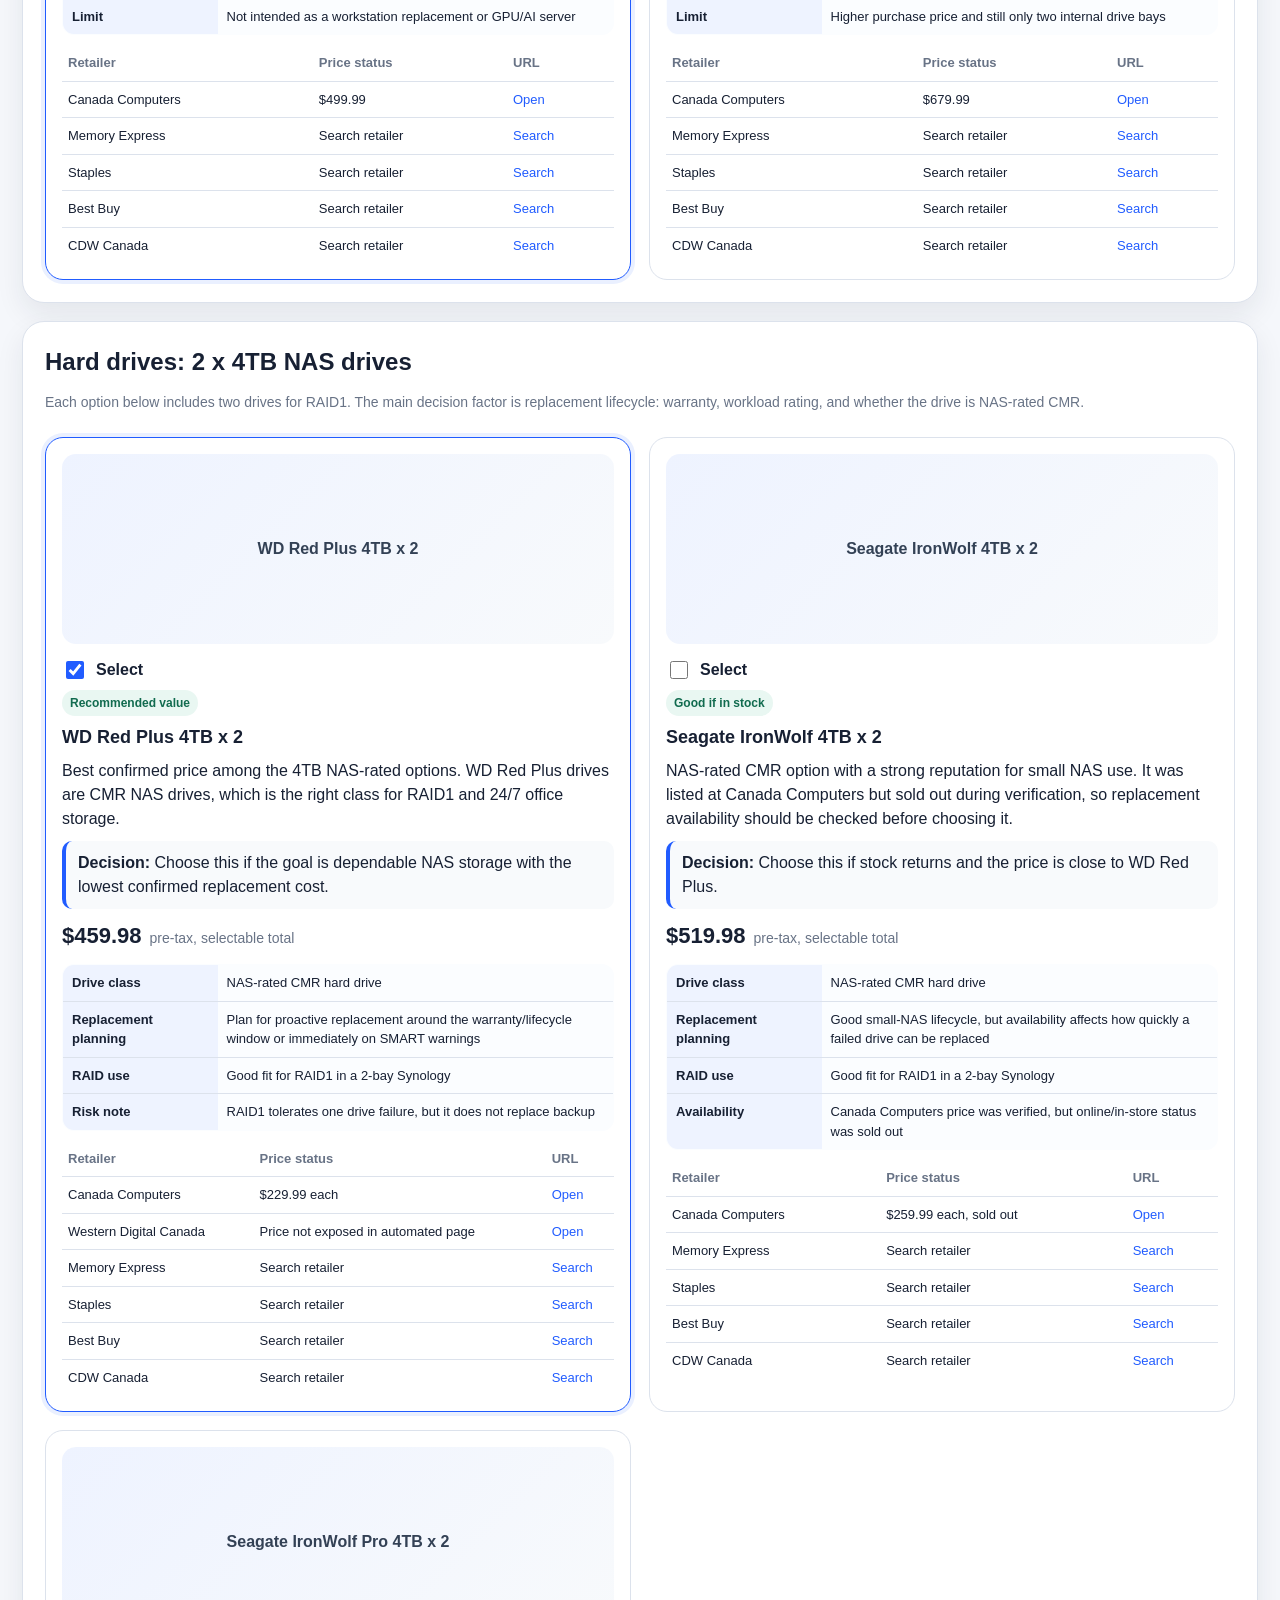
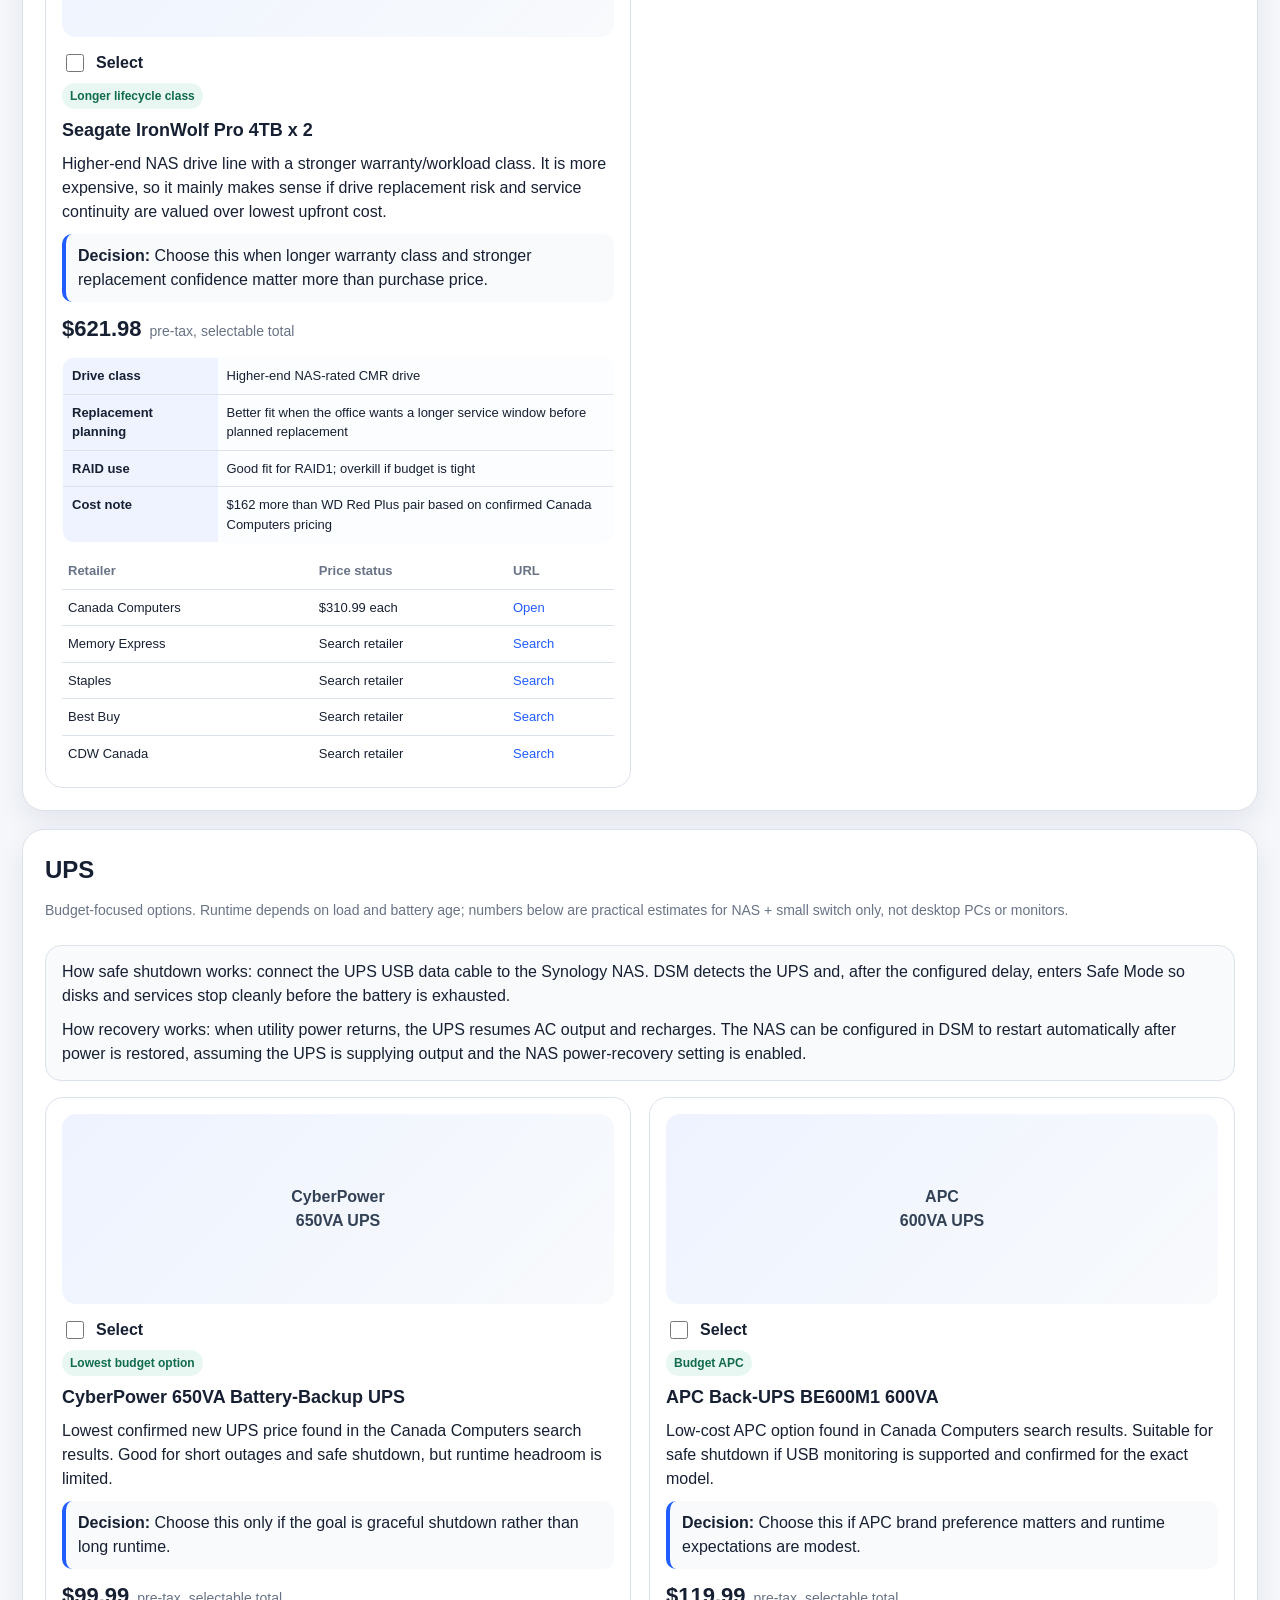
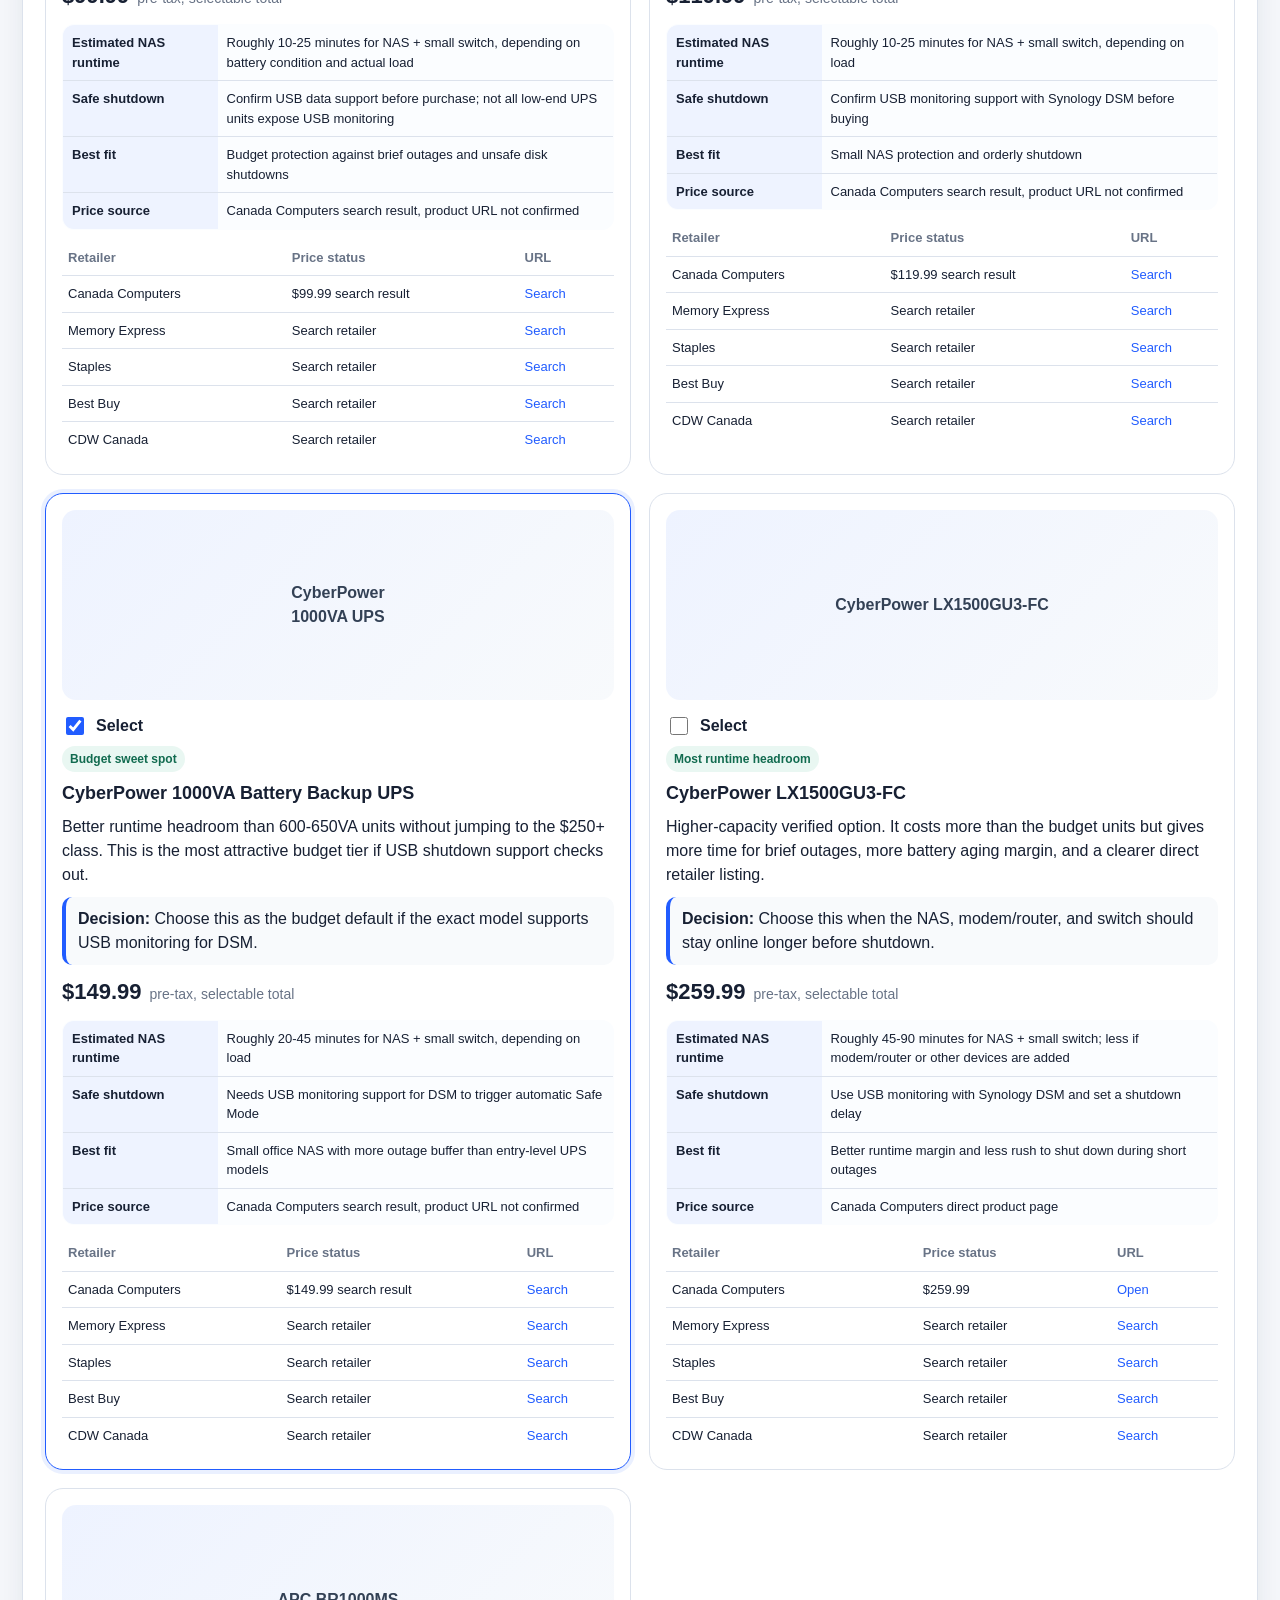
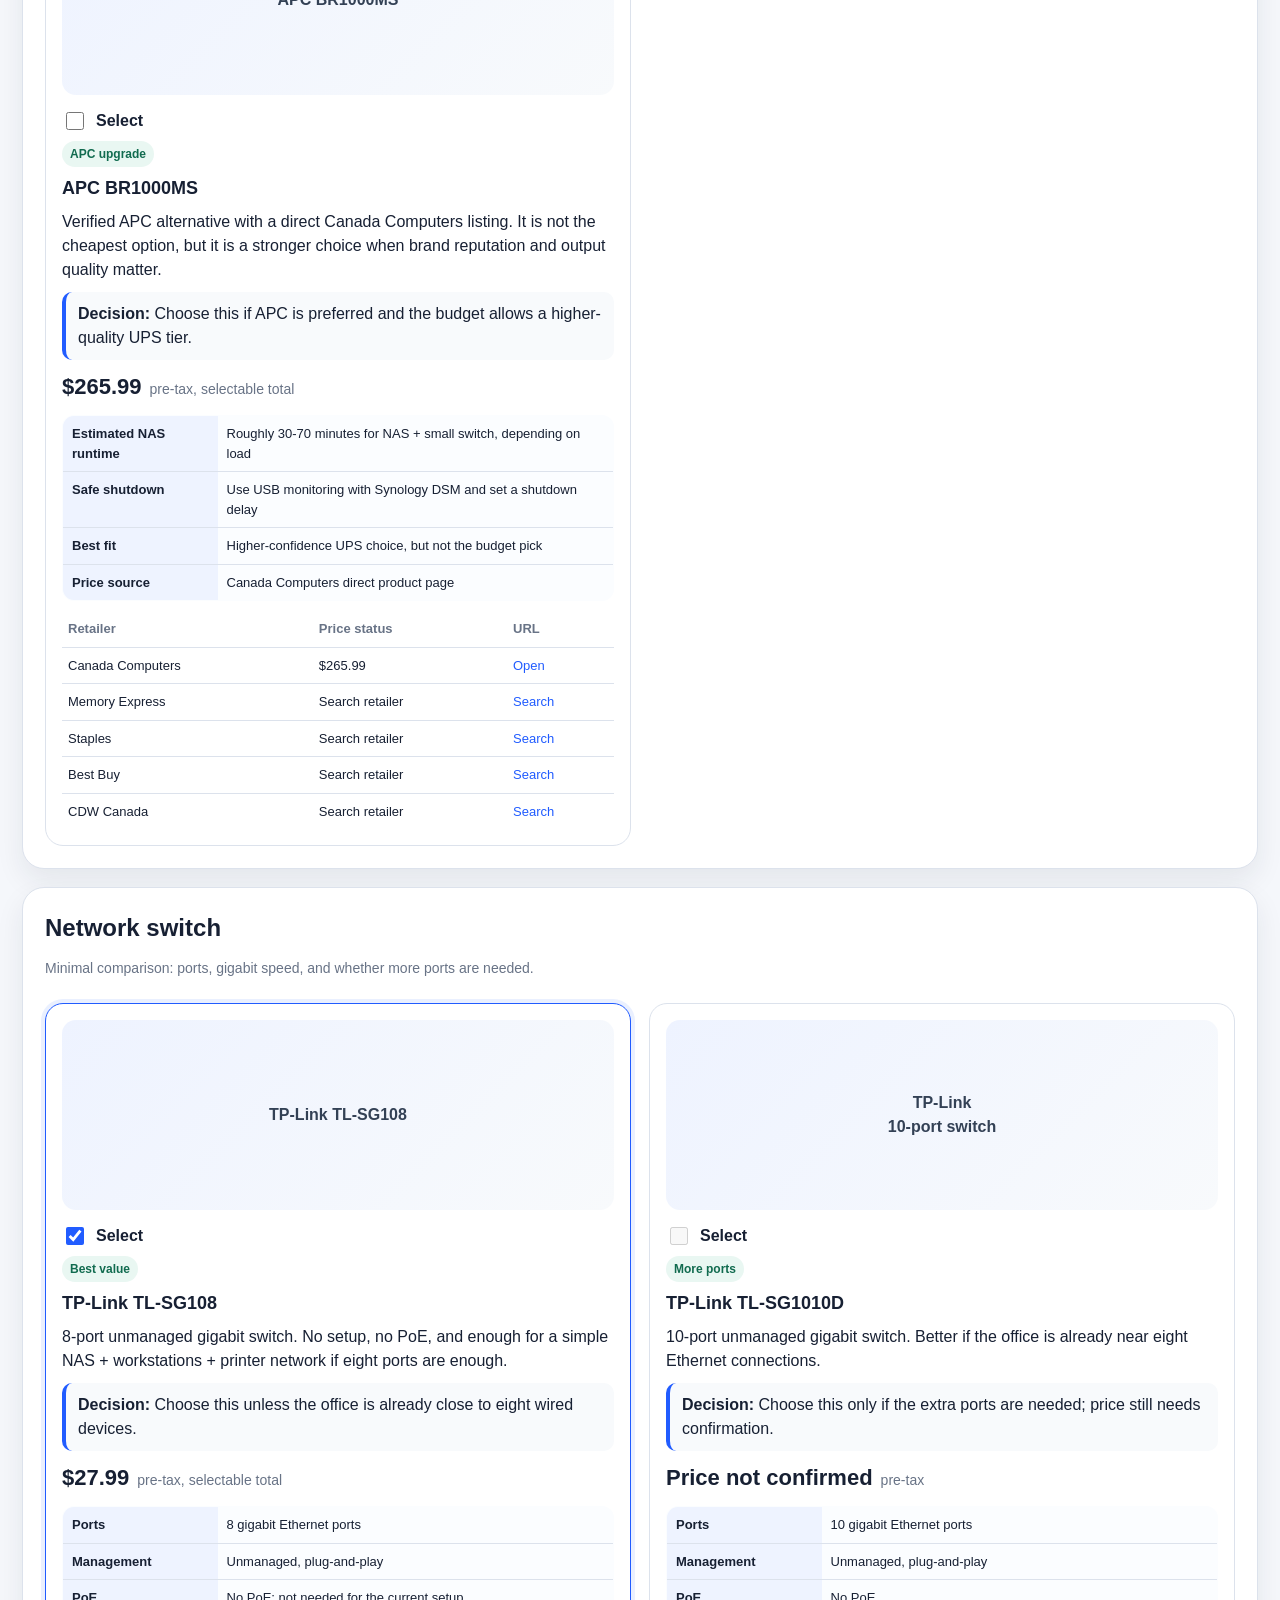
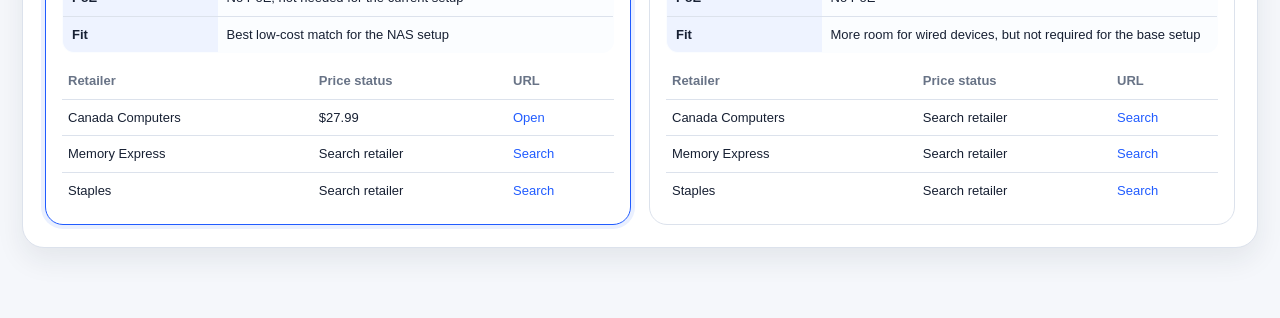
==== commit 7f18aac3: "Tighten responsive product layout" ====
--- a/index.html
+++ b/index.html
@@ -20,16 +20,8 @@
   </header>
 
   <section class="totals" aria-label="Selected totals">
-    <div>
-      <span class="label">Selected NAS / Network</span>
-      <strong id="coreTotal">$0.00</strong>
-    </div>
-    <div class="hide-on-nas">
-      <span class="label">Printer</span>
-      <strong id="printerTotal">$0.00</strong>
-    </div>
     <div class="grand">
-      <span class="label">Current Page Total</span>
+      <span class="label">Selected NAS / Network Total</span>
       <strong id="grandTotal">$0.00</strong>
     </div>
   </section>
--- a/styles.css
+++ b/styles.css
@@ -25,7 +25,7 @@
 a:hover { text-decoration: underline; }
 
 .hero {
-  max-width: 1180px;
+  max-width: 1480px;
   margin: 0 auto;
   padding: 34px 22px 12px;
 }
@@ -83,16 +83,15 @@
   position: sticky;
   top: 0;
   z-index: 10;
-  max-width: 1136px;
+  max-width: 1436px;
   margin: 10px auto 0;
   display: grid;
-  grid-template-columns: repeat(3, 1fr);
+  grid-template-columns: 1fr;
   gap: 12px;
   padding: 12px 22px;
 }
 
-body[data-page="printer"] .totals { grid-template-columns: repeat(2, 1fr); }
-body[data-page="nas"] .hide-on-nas { display: none; }
+body[data-page="printer"] .totals { grid-template-columns: 1fr; }
 
 .totals > div {
   background: rgba(255, 255, 255, 0.96);
@@ -113,7 +112,7 @@
 .totals .grand { border-color: #b8c7ff; background: #f5f7ff; }
 
 .page {
-  max-width: 1180px;
+  max-width: 1480px;
   margin: 0 auto;
   padding: 18px 22px 70px;
 }
@@ -144,20 +143,18 @@
 .cards {
   display: grid;
   grid-template-columns: repeat(2, minmax(0, 1fr));
-  gap: 16px;
+  gap: 18px;
 }
 
 .option-card {
-  display: grid;
-  grid-template-columns: 160px 1fr;
-  gap: 16px;
   border: 1px solid var(--line);
   border-radius: 18px;
-  padding: 14px;
+  padding: 16px;
   background: #fff;
-}
-
-.option-card p { max-width: 760px; }
+  min-width: 0;
+}
+
+.option-card p { max-width: 100%; }
 
 .option-card.selected {
   border-color: var(--accent);
@@ -165,24 +162,25 @@
 }
 
 .image-box {
-  min-height: 132px;
+  height: 190px;
   border-radius: 14px;
   background: #f1f4f9;
   display: grid;
   place-items: center;
   overflow: hidden;
+  margin-bottom: 14px;
 }
 
 .image-box img {
   width: 100%;
-  height: 132px;
+  height: 190px;
   object-fit: contain;
   padding: 10px;
 }
 
 .placeholder {
   width: 100%;
-  height: 132px;
+  height: 190px;
   display: grid;
   place-items: center;
   background: linear-gradient(135deg, #eef3ff, #f8fafc);
@@ -267,6 +265,7 @@
   border-bottom: 1px solid var(--line);
   padding: 8px 9px;
   vertical-align: top;
+  overflow-wrap: anywhere;
 }
 
 .specs th {
@@ -291,6 +290,7 @@
   border-bottom: 1px solid var(--line);
   padding: 8px 6px;
   vertical-align: top;
+  overflow-wrap: anywhere;
 }
 
 .retailers th { color: var(--muted); font-weight: 700; }
@@ -301,13 +301,17 @@
 @media (max-width: 900px) {
   .totals, body[data-page="printer"] .totals { grid-template-columns: 1fr; position: static; }
   .cards { grid-template-columns: 1fr; }
-  .option-card { grid-template-columns: 1fr; }
-  .image-box img, .placeholder { height: 170px; }
+  .image-box, .image-box img, .placeholder { height: 180px; }
   .specs th { width: 120px; }
 }
 
 @media (max-width: 560px) {
-  .hero > div, .note-card, .category { padding: 18px; }
+  .hero { padding: 18px 12px 8px; }
+  .page { padding: 12px 12px 48px; }
+  .totals { padding: 10px 12px; }
+  .hero > div, .note-card, .category { padding: 16px; }
   .category-header { display: block; }
   .totals strong { font-size: 21px; }
-}
+  .retailers, .specs { font-size: 12px; }
+  .specs th { width: 104px; }
+}
